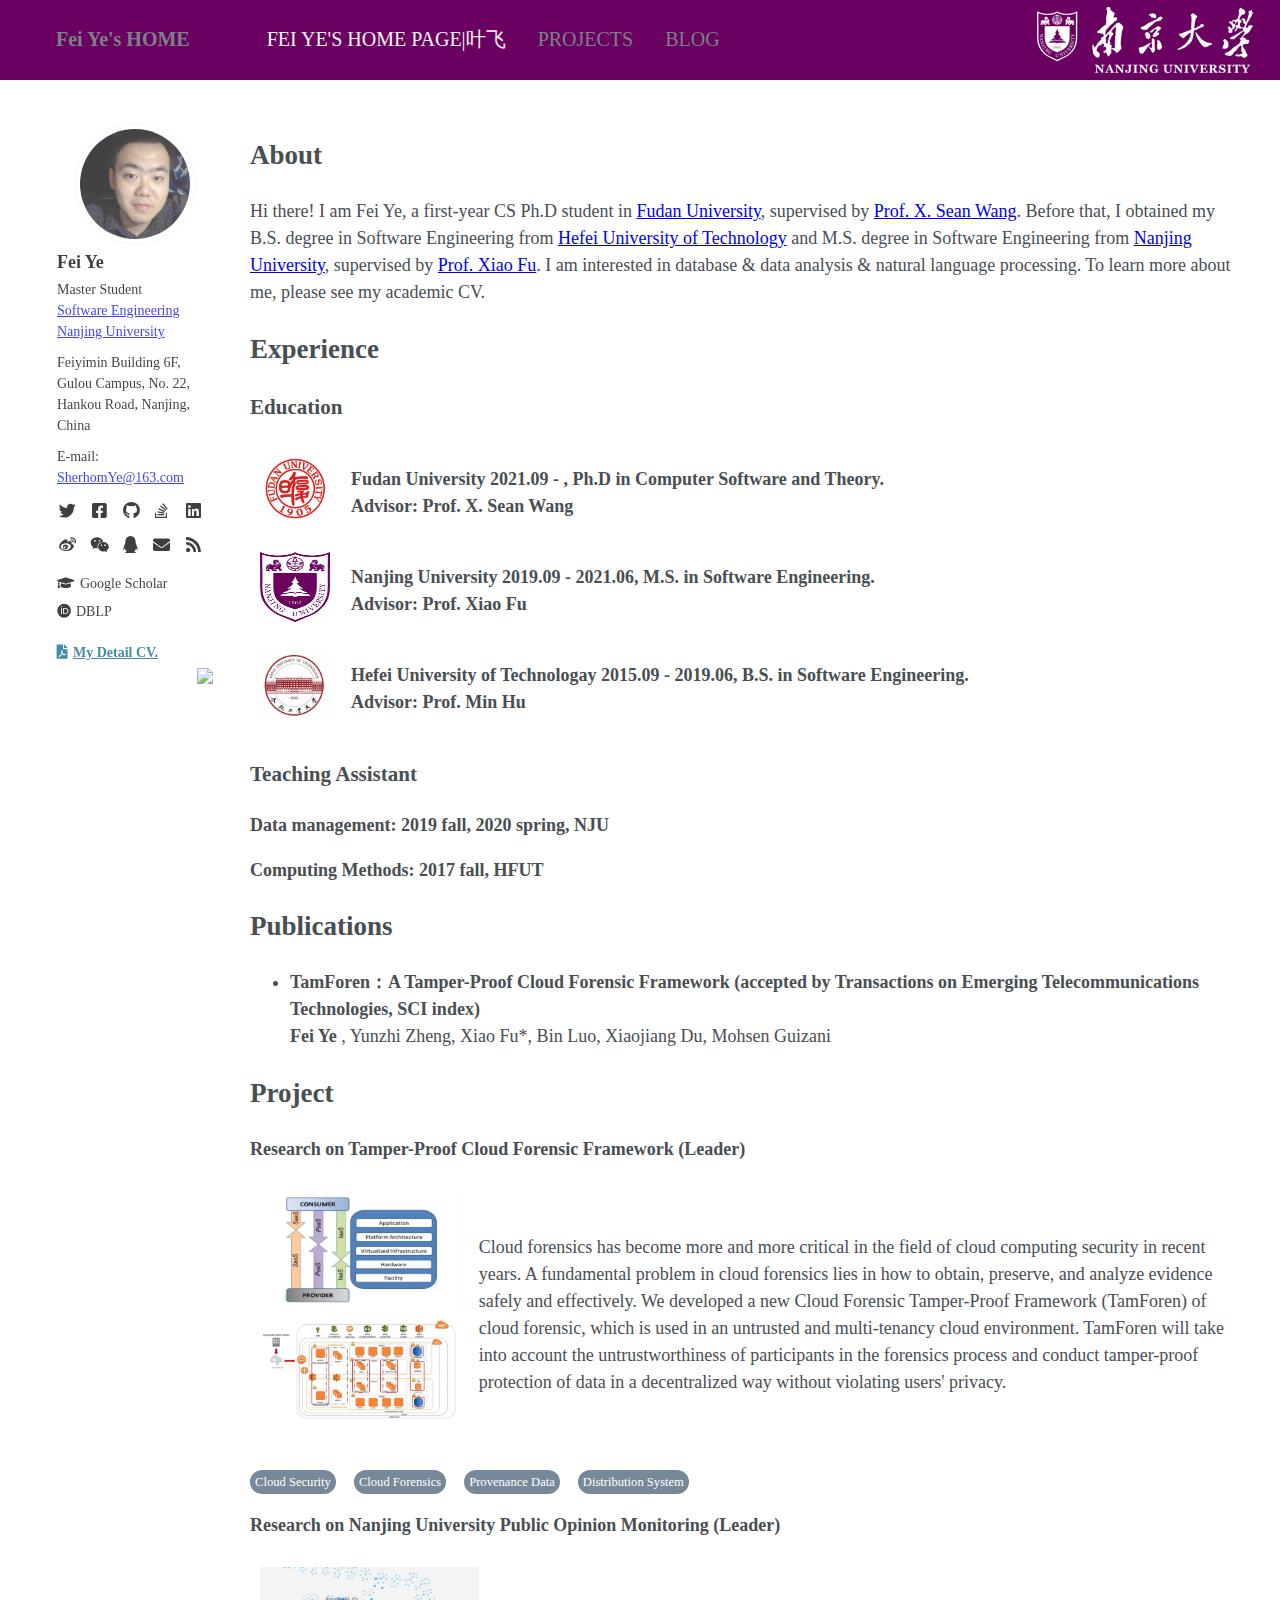
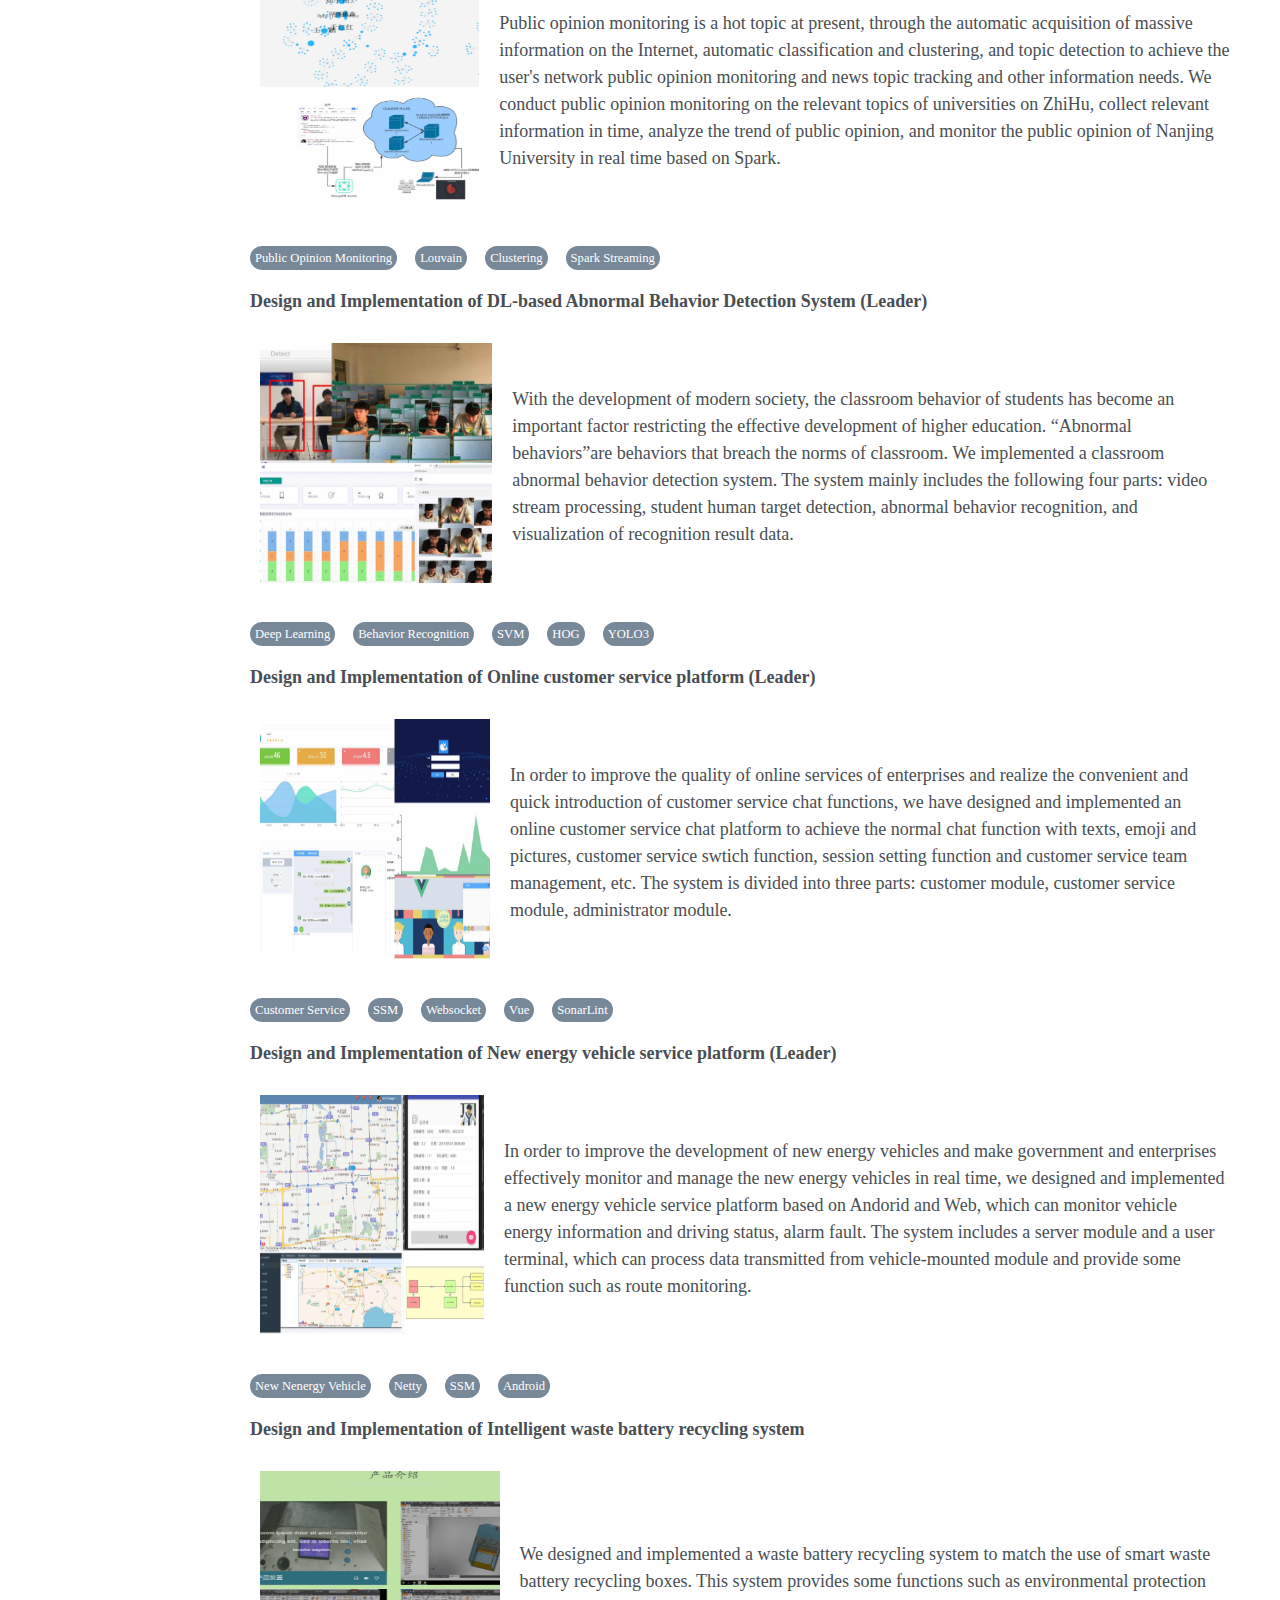
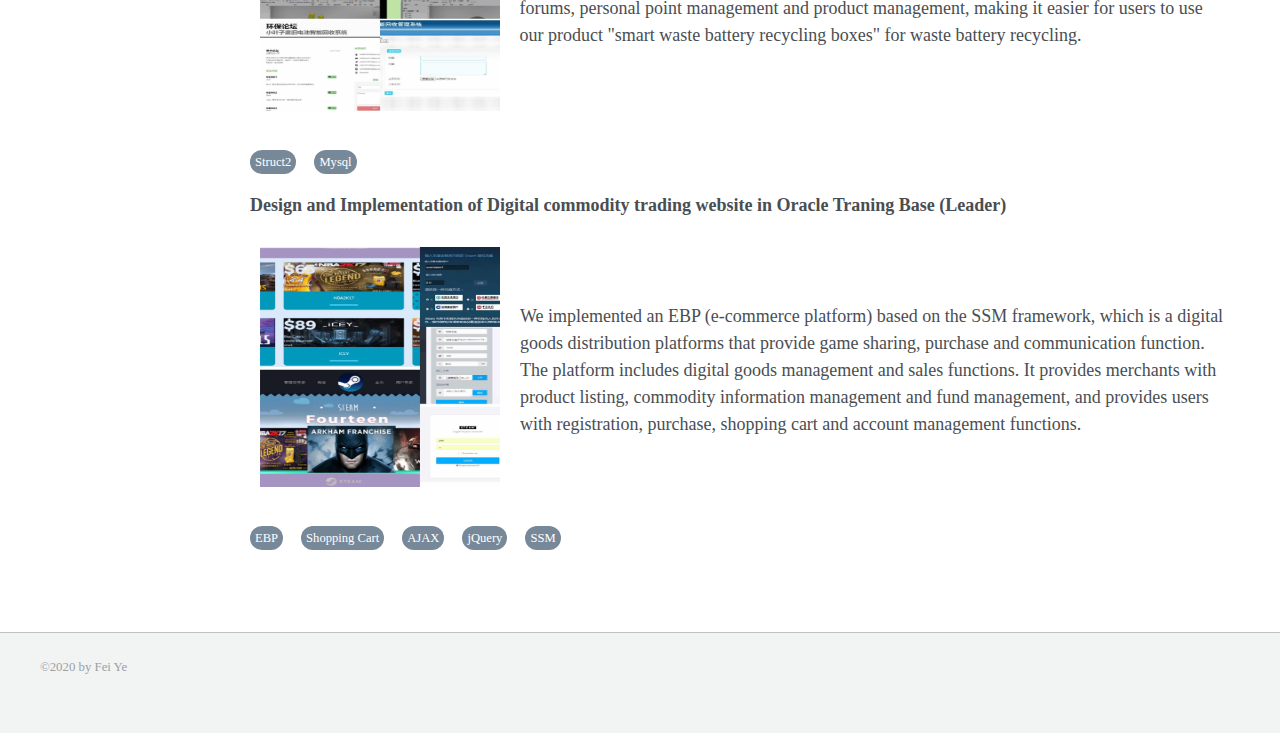
==== index.html @ 8462de70 "Site updated: 2021-06-30 01:06:12" ====
<!DOCTYPE html>
<html lang="en">

<head>
    <meta charset="UTF-8">
    <meta http-equiv="X-UA-Compatible" content="IE=edge">
    <meta name="viewport" content="width=device-width, initial-scale=1, maximum-scale=5">
    <title>Fei Ye</title>
    <meta name="author" content="Fei Ye">
    <link rel="shortcut icon" href="/img/favicon.png">
    <link rel="stylesheet" href="/css/index.css">
    <link rel="stylesheet" href="https://cdn.jsdelivr.net/npm/@fortawesome/fontawesome-free@5.13.0/css/all.min.css">
    <meta name="generator" content="Hexo 4.2.0">
    <style type="text/css">
        .style-span {
            border-radius: 20px;
            font-size: 70%;
            color: white;
            text-align: center;
            background-color: #778899;
            padding: 5px;
        }
    </style>
</head>

<body>
    <header id="page_header"
        style="background: url(/img/logo.png) #6A005F no-repeat; background-position: right center; ">
        <div class="header_wrap">
            <div id="blog_name"><a class="blog_title" id="site-name" href="/">Fei Ye's HOME</a></div><button
                class="menus_icon">
                <div class="navicon"></div>
            </button>
            <ul class="menus_items">
                <li class="menus_item"><a class="site-page" style="color: whitesmoke; font-family: 'Times New Roman', Times, serif;" href="/"> FEI YE'S HOME PAGE|叶飞</a></li>
                <li class="menus_item"><a class="site-page" href="/"> PROJECTS</a></li>
                <li class="menus_item"><a class="site-page" href="/"> BLOG</a></li>
            </ul>
        </div>
    </header>
    <main id="page_main">
        <div class="side-card sticky">
            <div class="card-wrap" itemscope itemtype="http://schema.org/Person">
                <div class="author-avatar"><img class="avatar-img" src="/img/selfpic3.jpg"
                        onerror="this.onerror=null;this.src='/img/profile.png'" alt="Fei Ye"></div>
                <div class="author-discrip">
                    <h3>Fei Ye</h3>
                    <table border="0" cellspacing="0" cellpadding="10">
                        <tr>
                        </tr>
                    </table>
                    <p class="author-bio">Master Student </br> <a href="https://software.nju.edu.cn/">Software
                            Engineering</a> </br><a href="https://www.nju.edu.cn/">Nanjing University</a> </p>
                    <p class="author-bio">Feiyimin Building 6F, Gulou Campus, No. 22, Hankou Road, Nanjing, China</p>
                    <p class="author-bio"> E-mail: <a href="mailto:sherhomye@163.com">SherhomYe@163.com</a></p>
                </div>
                <div class="author-links"><button class="btn m-social-links">Links</button>
                    <ul class="social-icons">
                        <li><a class="social-icon" href="/" target="_blank"><i class="fab fa-twitter"
                                    aria-hidden="true"></i></a></li>
                        <li><a class="social-icon" href="/" target="_blank"><i class="fab fa-facebook-square"
                                    aria-hidden="true"></i></a></li>
                        <li><a class="social-icon" href="https://github.com/Sherhom" target="_blank"><i class="fab fa-github"
                                    aria-hidden="true"></i></a></li>
                        <li><a class="social-icon" href="/" target="_blank"><i class="fab fa-stack-overflow"
                                    aria-hidden="true"></i></a></li>
                        <li><a class="social-icon" href="/" target="_blank"><i class="fab fa-linkedin"
                                    aria-hidden="true"></i></a></li>
                        <li><a class="social-icon" href="/" target="_blank"><i class="fab fa-weibo"
                                    aria-hidden="true"></i></a></li>
                        <li><a class="social-icon" href="/" title="yfws8277985" target="_blank"><i class="fab fa-weixin"
                                    aria-hidden="true"></i></a></li>
                        <li><a class="social-icon" href="/" title="846953477" target="_blank"><i class="fab fa-qq"
                                    aria-hidden="true"></i></a></li>
                        <li><a class="social-icon" href="/" target="_blank"><i class="fas fa-envelope"
                                    aria-hidden="true"></i></a></li>
                        <li><a class="social-icon" href="/" target="_blank"><i class="fas fa-rss"
                                    aria-hidden="true"></i></a></li>
                    </ul>
                    <ul class="social-links">
                        <li><a class="e-social-link" href="/" target="_blank"><i class="fas fa-graduation-cap"
                                    aria-hidden="true"></i><span>Google Scholar</span></a></li>
                        <li><a class="e-social-link" href="/" target="_blank"><i class="fab fa-orcid"
                                    aria-hidden="true"></i><span>DBLP</span></a></li>
                    </ul>
                </div><a class="cv-links" href="/attaches/cv_Fei Ye.pdf" target="_blank"><i class="fas fa-file-pdf"
                        aria-hidden="true"><span>My Detail CV.</span></i></a>
                <div style="min-width:10%; display: table;
                        padding-left: auto;
                        margin-left: auto;">
                    <a href="https://clustrmaps.com/site/1b7q1" title="Visit tracker"><img
                            src="//www.clustrmaps.com/map_v2.png?d=BQJvS9Tx4LEjZTq12c3eerJenTqokUYFfb1C-Emwo1E&cl=ffffff" /></a>
                </div>
            </div>
        </div>
        <div class="page" itemscope itemtype="http://schema.org/CreativeWork">



            <h2 id="hexo-theme-academia"><a href="#hexo-theme-academia" class="headerlink"
                    title="hexo-theme-academia"></a>About</h2>
            <p>
                Hi there! I am Fei Ye, a first-year CS Ph.D student in <a href="https://www.fdu.edu.cn/">Fudan University</a>, supervised by <a
                href="https://daslab.fudan.edu.cn/61/83/c26852a287107/page.htm">Prof. X. Sean Wang</a>. Before that, I obtained my B.S. degree
                in Software Engineering from <a href="http://www.hfut.edu.cn/">Hefei University of Technology</a> and M.S. degree in Software Engineering 
                from <a href="https://www.nju.edu.cn/">Nanjing University</a>, supervised by
                <a href="https://software.nju.edu.cn//fuxiao/index.html">Prof. Xiao Fu</a>.  
                I am interested in database & data analysis & natural language processing.
                To learn more about me, please see my academic CV.
            </p>


            <h2 id="Theme-Configurtion"><a href="#Theme-Configurtion" class="headerlink"
                title="Theme Configurtion"></a>Experience</h2>
            <h3>Education</h3>
            <table name="Master" border="0" cellspacing="0" cellpadding="10" style="display: table;">
                <tr>
                    <td style="text-align:right">
                        <img style="padding-right: 1px; " src="/img/fdu.png" width="70" height="70">
                    </td>
                    <td>
                        <b>
                            <a>Fudan University</a> 2021.09 - , Ph.D in Computer Software and Theory.
                        </b>
                        </br>
                        <b>
                            Advisor: Prof. X. Sean Wang
                        </b>
                    </td>
                </tr>
            </table>
            <table name="Master" border="0" cellspacing="0" cellpadding="10" style="display: table;">
                <tr>
                    <td style="text-align:right">
                        <img style="padding-right: 1px; " src="/img/nju.jpg" width="70" height="70">
                    </td>
                    <td>
                        <b>
                            <a>Nanjing University</a> 2019.09 - 2021.06, M.S. in Software Engineering.
                        </b>
                        </br>
                        <b>
                            Advisor: Prof. Xiao Fu
                        </b>
                    </td>
                </tr>
            </table>
            <table name="BE" border="0" cellspacing="0" cellpadding="10" style="display: table;">
                <tr>
                    <td style="text-align:right">
                        <img style="padding-right: 1px; " src="/img/hfut.jpg" width="70" height="70">
                    </td>
                    <td>
                        <b>
                            <a>Hefei University of Technologay</a> 2015.09 - 2019.06, B.S. in Software Engineering.
                        </b>
                        </br>
                        <b>
                            Advisor: Prof. Min Hu
                        </b>
                    </td>

                </tr>
            </table>
            <h3>Teaching Assistant</h3>
            <p>
                <b>Data management: 2019 fall, 2020 spring, NJU</b>
            </p>
            <p>
                <b>Computing Methods: 2017 fall, HFUT</b>
            </p>


            <h2 id="hexo-theme-academia"><a href="#hexo-theme-academia" class="headerlink"
                    title="hexo-theme-academia"></a>Publications</h2>
            <ul>
                <li><strong>TamForen：A Tamper-Proof Cloud Forensic Framework (accepted by Transactions on Emerging Telecommunications Technologies, SCI index)</strong></li>
                <b>Fei Ye </b>, Yunzhi Zheng, Xiao Fu*, Bin Luo, Xiaojiang Du, Mohsen Guizani
            </ul>


            <h2 id="Introduction"><a href="#Introduction" class="headerlink" title="Introduction"></a>Project</h2>
            <p><strong>Research on Tamper-Proof Cloud Forensic Framework (Leader)</strong></p>
            <table name="project1" border="0" cellspacing="0" cellpadding="10">
                <tr>
                    <td align="center" valign="middle">
                        <img src="/img/project1.jpg" width="1300" height="240" alt="TamForen">
                    </td>
                    <td>
                        Cloud forensics has become more and more critical in the field of cloud computing security in
                        recent years.
                        A fundamental problem in cloud forensics lies in how to obtain, preserve, and analyze evidence
                        safely and effectively.
                        We developed a new Cloud Forensic Tamper-Proof Framework (TamForen) of cloud forensic, which is
                        used in an untrusted and multi-tenancy cloud environment.
                        TamForen will take into account the untrustworthiness of participants in the forensics process
                        and conduct tamper-proof protection of data in a decentralized way without violating users'
                        privacy.
                    </td>
                </tr>
            </table>
            <p> <span class="style-span">Cloud Security</span> &nbsp;&nbsp; <span class="style-span">Cloud
                    Forensics</span> &nbsp;&nbsp; <span class="style-span">Provenance
                    Data</span> &nbsp;&nbsp; <span class="style-span">Distribution System</span>
            </p>

            <p><strong>Research on Nanjing University Public Opinion Monitoring (Leader)</strong></p>
            <table name="project2" border="0" cellspacing="0" cellpadding="10">
                <tr>
                    <td align="center" valign="middle">
                        <img src="/img/project2.jpg" width="1300" height="240" alt="Zhi hu">
                    </td>
                    <td>
                        Public opinion monitoring is a hot topic at present,
                        through the automatic acquisition of massive information on the Internet,
                        automatic classification and clustering,
                        and topic detection to achieve the user's network public opinion monitoring and news topic
                        tracking and other information needs.
                        We conduct public opinion monitoring on the relevant topics of universities on ZhiHu,
                        collect relevant information in time, analyze the trend of public opinion,
                        and monitor the public opinion of Nanjing University in real time based on Spark.
                    </td>
                </tr>
            </table>
            <p>
                <span class="style-span">Public Opinion Monitoring</span> &nbsp;&nbsp;
                <span class="style-span">Louvain</span> &nbsp;&nbsp;
                <span class="style-span">Clustering</span> &nbsp;&nbsp;
                <span class="style-span">Spark Streaming</span>
            </p>
            <p><strong>Design and Implementation of DL-based Abnormal Behavior Detection System (Leader)</strong></p>
            <table name="project3" border="0" cellspacing="0" cellpadding="10">
                <tr>
                    <td align="center" valign="middle">
                        <img src="/img/project3.jpg" width="1300" height="240" alt="Abnormal behavior">
                    </td>
                    <td>
                        With the development of modern society, the classroom behavior of
                        students has become an important factor restricting the effective development of higher
                        education.
                        “Abnormal behaviors”are behaviors that breach the norms of classroom. We implemented a classroom
                        abnormal behavior detection system.
                        The system mainly includes the following four parts: video stream processing, student human
                        target detection, abnormal behavior recognition, and visualization of recognition result data.
                    </td>
                </tr>
            </table>
            <p>
                <span class="style-span">Deep Learning</span> &nbsp;&nbsp;
                <span class="style-span">Behavior Recognition</span> &nbsp;&nbsp;
                <span class="style-span">SVM</span> &nbsp;&nbsp;
                <span class="style-span">HOG</span> &nbsp;&nbsp;
                <span class="style-span">YOLO3</span>
            </p>
            <p><strong>Design and Implementation of Online customer service platform (Leader)</strong></p>
            <table name="project4" border="0" cellspacing="0" cellpadding="10">
                <tr>
                    <td align="center" valign="middle">
                        <img src="/img/project4.jpg" width="1300" height="240" alt="Customer service">
                    </td>
                    <td>
                        In order to improve the quality of online services of enterprises and realize the convenient and
                        quick introduction of customer service chat functions,
                        we have designed and implemented an online customer service chat platform to achieve the normal
                        chat function with texts,
                        emoji and pictures,
                        customer service swtich function, session setting function and
                        customer service team management, etc.
                        The system is divided into three parts: customer module, customer service module, administrator
                        module.
                    </td>
                </tr>
            </table>
            <p>
                <span class="style-span">Customer Service</span> &nbsp;&nbsp;
                <span class="style-span">SSM</span> &nbsp;&nbsp;
                <span class="style-span">Websocket</span> &nbsp;&nbsp;
                <span class="style-span">Vue</span> &nbsp;&nbsp;
                <span class="style-span">SonarLint</span>
            </p>
            <p><strong>Design and Implementation of New energy vehicle service platform (Leader)</strong></p>
            <table name="project5" border="0" cellspacing="0" cellpadding="10">
                <tr>
                    <td align="center" valign="middle">
                        <img src="/img/project5.jpg" width="1300" height="240" alt="New energy vehicle">
                    </td>
                    <td>
                        In order to improve the development of new energy vehicles and
                        make government and enterprises effectively monitor and manage the new energy vehicles in real
                        time,
                        we designed and implemented a new energy vehicle service platform based on Andorid and Web,
                        which can monitor vehicle energy information and driving status, alarm fault.
                        The system includes a server module and a user terminal, which can process data transmitted from
                        vehicle-mounted module
                        and provide some function such as route monitoring.
                    </td>
                </tr>
            </table>
            <p>
                <span class="style-span">New Nenergy Vehicle</span> &nbsp;&nbsp;
                <span class="style-span">Netty</span> &nbsp;&nbsp;
                <span class="style-span">SSM</span> &nbsp;&nbsp;
                <span class="style-span">Android</span>
            </p>
            <p><strong>Design and Implementation of Intelligent waste battery recycling system</strong></p>
            <table name="project6" border="0" cellspacing="0" cellpadding="10">
                <tr>
                    <td align="center" valign="middle">
                        <img src="/img/project6.jpg" width="1000" height="240" alt="waste battery">
                    </td>
                    <td>
                        We designed and implemented a waste battery recycling system to
                        match the use of smart waste battery recycling boxes.
                        This system provides some functions such as environmental protection forums,
                        personal point management and product management,
                        making it easier for users to use our product "smart waste battery recycling boxes" for waste
                        battery recycling.
                    </td>
                </tr>
            </table>
            <p>
                <span class="style-span">Struct2</span> &nbsp;&nbsp;
                <span class="style-span">Mysql</span>
            </p>
            <p><strong>Design and Implementation of Digital commodity trading website in Oracle Traning Base
                    (Leader)</strong></p>
            <table name="project7" border="0" cellspacing="0" cellpadding="10">
                <tr>
                    <td align="center" valign="middle">
                        <img src="/img/project7.jpg" width="1300" height="240" alt="EBP">
                    </td>
                    <td>
                        We implemented an EBP (e-commerce platform) based on the SSM framework, which is a digital goods
                        distribution platforms that provide game sharing,
                        purchase and communication function.
                        The platform includes digital goods management and sales functions.
                        It provides merchants with product listing, commodity information management and fund
                        management,
                        and provides users with registration, purchase, shopping cart and account management functions.
                    </td>
                </tr>
            </table>
            <p>
                <span class="style-span">EBP</span> &nbsp;&nbsp;
                <span class="style-span">Shopping Cart</span> &nbsp;&nbsp;
                <span class="style-span">AJAX</span> &nbsp;&nbsp;
                <span class="style-span">jQuery</span> &nbsp;&nbsp;
                <span class="style-span">SSM</span>
            </p>











        </div>
    </main>
    <div class="nav-wrap">
        <div class="nav"><button class="site-nav">
                <div class="navicon"></div>
            </button>
            <ul class="nav_items">
                <li class="nav_item"><a class="nav-page" href="/"> FEI YE'S HOME PAGE</a></li>
                <li class="nav_item"><a class="nav-page" href="/"> PROJECTS</a></li>
                <li class="nav_item"><a class="nav-page" href="/"> BLOG</a></li>
            </ul>
        </div>
        <div class="cd-top"><i class="fa fa-arrow-up" aria-hidden="true"></i></div>
    </div>
    <footer id="page_footer">
        <div class="footer_wrap">
            <div class="copyright">&copy;2020 by Fei Ye</div>
            <div class="theme-info"><a href="" target="_blank" rel="nofollow noopener"></a>  <a href="" target="_blank"
                    rel="nofollow noopener"></a></div>
        </div>
    </footer>
    <script src="https://cdn.jsdelivr.net/npm/jquery@latest/dist/jquery.min.js"></script>
    <script src="https://cdn.jsdelivr.net/npm/jquery-pjax@latest/jquery.pjax.min.js"></script>
    <script src="/js/main.js"></script>
</body>

</html>
---- css/index.css ----
.page pre,
.page .highlight {
  overflow: auto;
  margin: 0 0 1rem;
  padding: 0;
  background: #f8f8f8;
  color: #525252;
  font-size: 1.6rem;
  clear: both;
}
figure.highlight {
  position: relative;
}
.page .highlight code {
  padding: 0.2rem 0.3rem;
  word-wrap: break-word;
  font-size: 1.6rem !important;
}
.page pre {
  padding: 10px 20px;
}
.page pre code {
  padding: 0;
  background: none;
  color: #525252;
  text-shadow: none;
}
.page .highlight {
  position: relative;
  border-radius: 1px;
}
.page .highlight pre {
  margin: 0;
  padding: 8px 0;
  border: none;
}
.page .highlight .line::selection {
  background: rgba(128,203,196,0.251);
  color: #525252;
}
.page .highlight .line.marked {
  background-color: rgba(128,203,196,0.251);
}
.page .highlight table {
  position: relative;
  margin: 0;
  width: auto;
  border: none;
}
.page .highlight td {
  padding: 0;
  border: none;
}
.page .highlight .gutter pre {
  padding-right: 0.8rem;
  padding-left: 0.7rem;
  background-color: #f8f8f8;
  color: #cfd8dc;
  text-align: right;
}
.page .highlight .code pre {
  padding-right: 0.5rem;
  padding-left: 0.5rem;
  width: 100%;
  background-color: #f8f8f8;
}
.page .highlight .line {
  height: 1rem;
}
.page .gutter {
  user-select: none;
  -webkit-user-select: none;
  -moz-user-select: none;
  -ms-user-select: none;
}
.page .gist table {
  width: auto;
}
.page .gist table td {
  border: none;
}
.page pre .deletion {
  background: #fdd;
}
.page pre .addition {
  background: #dfd;
}
.page pre .meta {
  color: #7c4dff;
}
.page pre .comment {
  color: rgba(144,164,174,0.565);
}
.page pre .comment::selection {
  background: rgba(128,203,196,0.251);
  color: #525252;
}
.page pre .variable,
.page pre .attribute,
.page pre .regexp,
.page pre .ruby .constant,
.page pre .xml .tag .title,
.page pre .xml .pi,
.page pre .xml .doctype,
.page pre .html .doctype,
.page pre .css .id,
.page pre .tag .name,
.page pre .css .class,
.page pre .css .pseudo {
  color: #e53935;
}
.page pre .variable::selection,
.page pre .attribute::selection,
.page pre .regexp::selection,
.page pre .ruby .constant::selection,
.page pre .xml .tag .title::selection,
.page pre .xml .pi::selection,
.page pre .xml .doctype::selection,
.page pre .html .doctype::selection,
.page pre .css .id::selection,
.page pre .tag .name::selection,
.page pre .css .class::selection,
.page pre .css .pseudo::selection {
  background: rgba(128,203,196,0.251);
  color: #525252;
}
.page pre .tag {
  color: #c62641;
}
.page pre .tag::selection {
  background: rgba(128,203,196,0.251);
  color: #525252;
}
.page pre .number,
.page pre .preprocessor,
.page pre .literal,
.page pre .params,
.page pre .constant,
.page pre .command {
  color: #f76d47;
}
.page pre .number::selection,
.page pre .preprocessor::selection,
.page pre .literal::selection,
.page pre .params::selection,
.page pre .constant::selection,
.page pre .command::selection {
  background: rgba(128,203,196,0.251);
  color: #525252;
}
.page pre .built_in {
  color: #ffb62c;
}
.page pre .built_in::selection {
  background: rgba(128,203,196,0.251);
  color: #525252;
}
.page pre .ruby .class .title,
.page pre .css .rules .attribute,
.page pre .string,
.page pre .value,
.page pre .inheritance,
.page pre .header,
.page pre .ruby .symbol,
.page pre .xml .cdata,
.page pre .special,
.page pre .number,
.page pre .formula {
  color: #0086b3;
}
.page pre .ruby .class .title::selection,
.page pre .css .rules .attribute::selection,
.page pre .string::selection,
.page pre .value::selection,
.page pre .inheritance::selection,
.page pre .header::selection,
.page pre .ruby .symbol::selection,
.page pre .xml .cdata::selection,
.page pre .special::selection,
.page pre .number::selection,
.page pre .formula::selection {
  background: rgba(128,203,196,0.251);
  color: #525252;
}
.page pre .keyword,
.page pre .title,
.page pre .css .hexcolor {
  color: #c62641;
}
.page pre .keyword::selection,
.page pre .title::selection,
.page pre .css .hexcolor::selection {
  background: rgba(128,203,196,0.251);
  color: #525252;
}
.page pre .function,
.page pre .python .decorator,
.page pre .python .title,
.page pre .ruby .function .title,
.page pre .ruby .title .keyword,
.page pre .perl .sub,
.page pre .javascript .title,
.page pre .coffeescript .title {
  color: #6182b8;
}
.page pre .function::selection,
.page pre .python .decorator::selection,
.page pre .python .title::selection,
.page pre .ruby .function .title::selection,
.page pre .ruby .title .keyword::selection,
.page pre .perl .sub::selection,
.page pre .javascript .title::selection,
.page pre .coffeescript .title::selection {
  background: rgba(128,203,196,0.251);
  color: #525252;
}
.page pre .tag .attr,
.page pre .javascript .function {
  color: #7c4dff;
}
.page pre .tag .attr::selection,
.page pre .javascript .function::selection {
  background: rgba(128,203,196,0.251);
  color: #525252;
}
* {
  -webkit-text-size-adjust: none;
}
html {
  height: 100%;
  margin: 0;
  font-size: 62.5%;
  -webkit-font-smoothing: antialiased;
  box-sizing: border-box;
}
body {
  height: 100%;
  margin: 0;
  padding: 0;
  color: #494e52;
  font-size: 1.8em;
  line-height: 1.5;
  font-family: "Times New Roman", FangSong, STFangsong, sans-serif;
  scroll-behavior: smooth;
}
a,
span,
.btn {
  font-family: "Times New Roman", FangSong, STFangsong, sans-serif;
}
img {
  max-width: 100%;
}
blockquote {
  position: relative;
  color: #999;
  font-weight: 400;
  background-color: #f7f7f7;
  border-left: 5px solid #777;
  padding: 1rem 1rem 1rem 1.5rem;
  margin: 1rem 3rem 1rem 2rem;
}
blockquote p {
  margin: 0;
}
#page_header {
  position: relative;
  border-bottom: 1px solid #f2f3f3;
  -webkit-animation: intro 0.3s both;
  animation: intro 0.3s both;
  -webkit-animation-delay: 0.15s;
  animation-delay: 0.15s;
  z-index: 20;
}
.header_wrap {
  max-width: 1200px;
  margin-left: auto;
  margin-right: auto;
  clear: both;
  padding: 1.6rem 2rem 1rem;
  font-size: 2rem;
}
#blog_name {
  display: inline-block;
  width: auto;
  vertical-align: top;
}
#blog_name a {
  display: block;
  margin: 0 1.6rem;
  padding: 0.8rem 0;
  color: #7a8288;
  font-weight: 600;
  text-decoration: none;
  -webkit-transition: all 0.2s ease-in-out;
  transition: all 0.2s ease-in-out;
}
#blog_name a:hover {
  color: #000;
}
@media (max-width: 34em) {
  .menus-open .menus_items {
    visibility: visible;
    opacity: 1;
    pointer-events: auto;
  }
  .menus_items {
    visibility: hidden;
    opacity: 0;
    position: absolute;
    right: 10px;
    margin: 0;
    box-shadow: rgba(0,0,0,0.25) 0px 0px 10px;
    padding: 5px;
    border-width: 1px;
    border-style: solid;
    border-color: #f2f3f3;
    border-image: initial;
    border-radius: 4px;
    background: #fff;
    list-style: none;
    transition: all ease-in-out 0.2s;
    pointer-events: none;
  }
  .menus_items::before {
    display: block;
    content: "";
    position: absolute;
    top: -10px;
    left: calc(50% + 15px);
    width: 0px;
    z-index: 0;
    border-style: solid;
    border-width: 0px 10px 10px;
    border-color: #fff transparent;
  }
  .menus_items li {
    display: block;
    border-bottom: 1px solid #f2f3f3;
  }
  .menus_items li a {
    display: block;
    color: #7a8288;
    font-size: 1.6rem;
    margin: 0px;
    padding: 8px 15px;
    text-decoration: none;
    transition: all 0.2s ease-in-out 0s;
  }
}
.menus_icon {
  display: inline-block;
  position: absolute;
  right: 30px;
  top: 22px;
  height: 30px;
  width: 30px;
  background-color: #7a8288;
  color: #fff;
  cursor: pointer;
  padding: 0px 0.3rem;
  border-width: 0px;
  outline: none;
}
.menus-open .navicon {
  background: transparent;
}
.menus-open .navicon::before {
  transform-origin: 50% 50%;
  top: 0px;
  left: -3px;
  width: 25px;
  transform: rotate3d(0, 0, 1, 45deg);
}
.menus-open .navicon::after {
  transform-origin: 50% 50%;
  top: 0px;
  left: -3px;
  width: 25px;
  transform: rotate3d(0, 0, 1, -45deg);
}
@media (min-width: 34em) {
  .menus_items {
    display: inline-block;
    list-style-type: none;
    margin: 0;
    clear: both;
  }
  .menus_items li {
    display: table-cell;
    vertical-align: middle;
  }
  .menus_items li a {
    position: relative;
    display: block;
    margin: 0 1.6rem;
    padding: 0.8rem 0;
    color: #7a8288;
    text-decoration: none;
  }
  .menus_items li a::before {
    content: "";
    position: absolute;
    left: 0;
    bottom: 0;
    height: 4px;
    background: #bdc1c4;
    width: 100%;
    -webkit-transition: all 0.2s ease-in-out;
    transition: all 0.2s ease-in-out;
    -webkit-transform: scaleX(0);
    -ms-transform: scaleX(0);
    transform: scaleX(0);
  }
  .menus_items li a:hover {
    color: #5c6266;
  }
  .menus_items li a:hover::before {
    -webkit-transform: scaleX(1);
    -ms-transform: scaleX(1);
    transform: scaleX(1);
  }
  .menus_icon {
    display: none;
  }
}
#page_main {
  min-height: 72%;
  margin-left: auto;
  margin-right: auto;
  clear: both;
  margin-top: 3.2rem;
  margin-bottom: 6.4rem;
  padding-left: 1.6rem;
  padding-right: 1.6rem;
  animation: intro 0.3s both;
  animation-delay: 0.35s;
}
#page_main::after {
  clear: both;
  content: "";
  display: table;
}
.page-title {
  font-size: 3rem;
  padding: 0 1.2rem;
}
.page article {
  padding-left: 1.2rem;
  padding-right: 1.2rem;
}
.page article h1 {
  font-size: 3rem;
}
.page article h2 {
  font-size: 2.8rem;
}
.page article h3 {
  font-size: 2.6rem;
}
.page article p,
.page article li {
  font-size: 1.8rem;
}
.page article a {
  color: #494e52;
  -webkit-transition: all 0.2s ease-in-out;
  transition: all 0.2s ease-in-out;
}
.page article a:hover {
  color: #c62641;
}
.page article .highlight {
  overflow: auto;
  margin: 0 0 1rem;
  padding: 0;
  background: #f8f8f8;
  color: #525252;
  line-height: 20px;
}
.page article .gutter pre {
  padding-right: 0.8rem;
  padding-left: 0.7rem;
  background-color: #f8f8f8;
  color: #cfd8dc;
  text-align: right;
}
.page article code {
  font-family: "Times New Roman", FangSong, STFangsong, sans-serif;
  padding: 0.2rem 0.3rem;
  background: rgba(27,31,35,0.05);
  word-wrap: break-word;
}
@media screen and (min-width: 66.67em) {
  #page_main {
    max-width: 1200px;
  }
}
@media (min-width: 34em) {
  .page {
    width: 82.5%;
    float: right;
    margin-right: 0;
  }
  .page .page-title {
    padding: 0 3.6rem;
  }
  .page article {
    padding: 0 3.6rem 3.6rem;
  }
}
.side-card {
  clear: both;
  margin-bottom: 1.6rem;
  -webkit-transform: translate3d(0, 0, 0);
  transform: translate3d(0, 0, 0);
}
.side-card .card-wrap {
  padding-left: 10px;
}
.side-card img {
  width: 100%;
}
.side-card p,
.side-card li {
  font-size: 1.4rem;
  line-height: 1.5;
}
.author-avatar {
  display: table-cell;
  vertical-align: top;
  width: 40px;
  height: 40px;
}
.author-avatar img {
  width: 100%;
  max-width: 110px;
  border-radius: 50%;
}
.author-discrip {
  display: table-cell;
  vertical-align: top;
  padding-left: 15px;
  padding-right: 15px;
  line-height: 1;
}
.author-discrip h3 {
  margin: 0px;
  font-size: 1.8rem;
}
.author-discrip .author-bio {
  font-size: 1.2rem;
  margin: 0.3rem 0;
}
.author-links {
  display: table-cell;
  position: relative;
  vertical-align: top;
  z-index: 10;
  cursor: pointer;
}
.author-links li {
  white-space: nowrap;
  margin-bottom: 0.5em;
}
.author-links a {
  margin-bottom: 5px;
  padding-right: 5px;
  padding-top: 2px;
  padding-bottom: 2px;
  color: inherit;
  font-size: 1.4rem;
  text-decoration: none;
}
.author-links button {
  margin-bottom: 0px;
}
.btn {
  display: inline-block;
  margin-bottom: 0.25em;
  font-size: 0.75em;
  font-weight: bold;
  text-align: center;
  background-color: #7a8288;
  cursor: pointer;
  color: #fff !important;
  padding: 0.6em 1em;
  text-decoration: none;
  border-radius: 4px;
  border-width: 0px !important;
  border-style: initial !important;
  border-color: initial !important;
  border-image: initial !important;
}
.btn:hover {
  background-color: #333;
}
.m-social-links {
  background-color: #fff;
  color: #7a8288 !important;
  border-width: 1px !important;
  border-style: solid !important;
  border-color: #bdc1c4 !important;
  border-image: initial !important;
}
.m-social-links:hover {
  color: #fff !important;
}
.social-icons {
  visibility: hidden;
  opacity: 0;
  position: absolute;
  right: 0;
  width: 115px;
  margin-top: 15px;
  padding-top: 8px;
  padding-left: 10px;
  list-style-type: none;
  border: 1px solid #f2f3f3;
  border-radius: 4px;
  background: #fff;
  z-index: -1;
  box-shadow: 0 0 10px rgba(0,0,0,0.25);
  cursor: default;
  transition: all ease-in-out 0.2s;
}
.social-icons::before {
  display: block;
  content: "";
  position: absolute;
  top: -10px;
  left: calc(50% + 15px);
  width: 0px;
  z-index: 0;
  border-style: solid;
  border-width: 0px 10px 10px;
  border-color: #fff transparent;
  transition: all 0.2s ease-in-out;
}
.social-icons a {
  font-size: 1.7rem;
}
.social-icons li {
  display: inline-block;
}
.social-icons .fa,
.social-icons .fas,
.social-icons .fab {
  display: inline-block;
  font-size: inherit;
  text-rendering: auto;
  -webkit-font-smoothing: antialiased;
  -moz-osx-font-smoothing: grayscale;
  color: #000;
  width: 1.28571em;
  text-align: center;
  -webkit-transition: all 0.2s ease-in-out;
  transition: all 0.2s ease-in-out;
}
.social-icons .fa:hover,
.social-icons .fas:hover,
.social-icons .fab:hover {
  color: #c62641;
}
.is-open .social-icons {
  visibility: visible;
  opacity: 1;
}
.social-links {
  display: none;
  list-style-type: none;
  cursor: default;
  -webkit-transition: all 0.2s ease-in-out;
  transition: all 0.2s ease-in-out;
}
.social-links .e-social-link {
  color: #000;
}
.social-links .e-social-link .fa,
.social-links .e-social-link .fas,
.social-links .e-social-link .fab {
  padding-right: 0.5rem;
}
.social-links .e-social-link:hover span {
  text-decoration: underline;
}
.cv-links {
  color: #096494 !important;
  display: inline-block;
  position: relative;
  font-size: 1.4rem;
  margin-left: 5.5rem;
}
.cv-links i {
  text-decoration: underline;
}
.cv-links i::before {
  margin-right: 0.5rem;
}
@media (min-width: 66.67em) {
  .side-card {
    padding-right: 0;
  }
}
@media (min-width: 34em) {
  .side-card {
    width: 15.25424%;
    min-width: 165px;
    float: left;
    margin-right: 1.69492%;
    opacity: 0.75;
    -webkit-transition: opacity 0.2s ease-in-out;
    transition: opacity 0.2s ease-in-out;
  }
  .side-card .card-wrap {
    padding: 10px 10px 10px 17px;
  }
  .sticky {
    clear: both;
    position: -webkit-sticky;
    position: sticky;
    top: 2em;
  }
  .sticky>* {
    display: block;
  }
  .author-avatar {
    display: block;
    width: auto;
    height: auto;
    text-align: center;
  }
  .author-avatar img {
    padding: 5px;
    border: 1px solid #f2f3f3;
  }
  .author-discrip {
    display: block;
    width: 100%;
    padding-left: 0;
    padding-right: 0;
    color: #000;
  }
  .author-discrip .author-bio {
    font-size: 1.4rem;
    margin-top: 8px;
    margin-bottom: 10px;
  }
  .author-links {
    display: block;
  }
  .social-icons {
    display: block;
    visibility: visible;
    opacity: 1;
    position: relative;
    width: auto;
    margin: 0;
    padding: 0;
    border: 0;
    background: transparent;
    box-shadow: none;
  }
  .social-icons::before {
    content: none;
  }
  .m-social-links {
    display: none;
  }
  .social-links {
    display: block;
    margin-top: 0.8rem;
    margin-bottom: 1.6rem;
    padding: 0;
  }
  .cv-links {
    margin: 0;
  }
}
#page_footer {
  clear: both;
  height: 100px;
  width: 100%;
  float: left;
  margin-left: 0;
  margin-right: 0;
  color: #9ba1a6;
  -webkit-animation: intro 0.3s both;
  animation: intro 0.3s both;
  -webkit-animation-delay: 0.45s;
  animation-delay: 0.45s;
  background-color: #f2f3f3;
  border-top: 1px solid #bdc1c4;
}
#page_footer a {
  color: #9ba1a6;
  -webkit-transition: all 0.2s ease-in-out;
  transition: all 0.2s ease-in-out;
}
#page_footer a:hover {
  color: #000;
}
.footer_wrap {
  max-width: 600px;
  margin-left: auto;
  margin-right: auto;
  clear: both;
  margin-top: 2em;
  padding-left: 2.5em;
  font-size: 1.28rem;
}
@media (min-width: 66.67em) {
  .footer_wrap {
    max-width: 1200px;
  }
}
@media (min-width: 34em) {
  .footer_wrap {
    padding: 0 1em 2em;
  }
}
.nav-wrap {
  position: fixed;
  bottom: 220px;
  right: 0;
  max-width: 50px;
  visibility: hidden;
  opacity: 0;
  transition: all 0.3s;
  -webkit-transition: all 0.3s;
  -moz-transition: all 0.3s;
}
.nav-wrap.is-visible {
  visibility: visible;
  opacity: 1;
  pointer-events: auto;
}
.nav {
  height: 30px;
  width: 30px;
}
.site-nav {
  position: absolute;
  height: 30px;
  width: 30px;
  background-color: #7a8288;
  color: #fff;
  cursor: pointer;
  padding: 0px 0.3rem;
  border-width: 0px;
  border-style: initial;
  border-color: initial;
  border-image: initial;
  outline: none;
}
.navicon {
  position: relative;
  width: 18px;
  height: 3px;
  background: #fff;
  margin: auto;
  transition: all 0.3s ease 0s;
}
.navicon::before {
  content: "";
  position: absolute;
  top: -8px;
  left: 0px;
  width: 18px;
  height: 3px;
  background: #fff;
  transition: all 0.3s ease 0s;
}
.navicon::after {
  content: "";
  position: absolute;
  bottom: -8px;
  left: 0px;
  width: 18px;
  height: 3px;
  background: #fff;
  transition: all 0.3s ease 0s;
}
.nav-open .navicon {
  background: transparent;
}
.nav-open .navicon::before {
  transform-origin: 50% 50%;
  top: 0px;
  left: -3px;
  width: 25px;
  transform: rotate3d(0, 0, 1, 45deg);
}
.nav-open .navicon::after {
  transform-origin: 50% 50%;
  top: 0px;
  left: -3px;
  width: 25px;
  transform: rotate3d(0, 0, 1, -45deg);
}
.nav_items {
  visibility: hidden;
  opacity: 0;
  position: absolute;
  right: 45px;
  top: -20px;
  margin: 0;
  box-shadow: rgba(0,0,0,0.25) 0px 0px 10px;
  padding: 5px;
  border-width: 1px;
  border-style: solid;
  border-color: #f2f3f3;
  border-image: initial;
  border-radius: 4px;
  background: #fff;
  list-style: none;
  transition: all ease-in-out 0.2s;
}
.nav_items li {
  display: block;
  border-bottom: 1px solid #f2f3f3;
}
.nav_items li a {
  display: block;
  color: #7a8288;
  font-size: 1.6rem;
  margin: 0px;
  padding: 10px 20px;
  text-decoration: none;
  transition: all 0.2s ease-in-out 0s;
}
.nav_items li a:hover {
  color: #5c6266;
  background: #dee0e1;
}
.nav_items::before {
  content: "";
  position: absolute;
  top: 20px;
  right: -10px;
  width: 0px;
  display: block;
  z-index: 0;
  border-style: solid;
  border-width: 10px 0px 10px 10px;
  border-color: transparent transparent transparent #fff;
}
.nav_items::after {
  clear: both;
  content: "";
  display: table;
}
.nav-open .nav_items {
  visibility: visible;
  opacity: 1;
}
.cd-top {
  display: block;
  width: auto;
  height: auto;
}
.cd-top i {
  display: block;
  margin-top: 3px;
  width: 30px;
  height: 30px;
  background-color: #7a8288;
  color: #fff;
  text-align: center;
  text-decoration: none;
  font-size: 16px;
  line-height: 29px;
  cursor: pointer;
}
::-webkit-scrollbar {
  width: 12px;
  height: 8px;
  background-color: #fff;
}
::-webkit-scrollbar-track {
  background-color: #fff;
}
::-webkit-scrollbar-thumb {
  background-color: rgba(122,130,136,0.4);
}
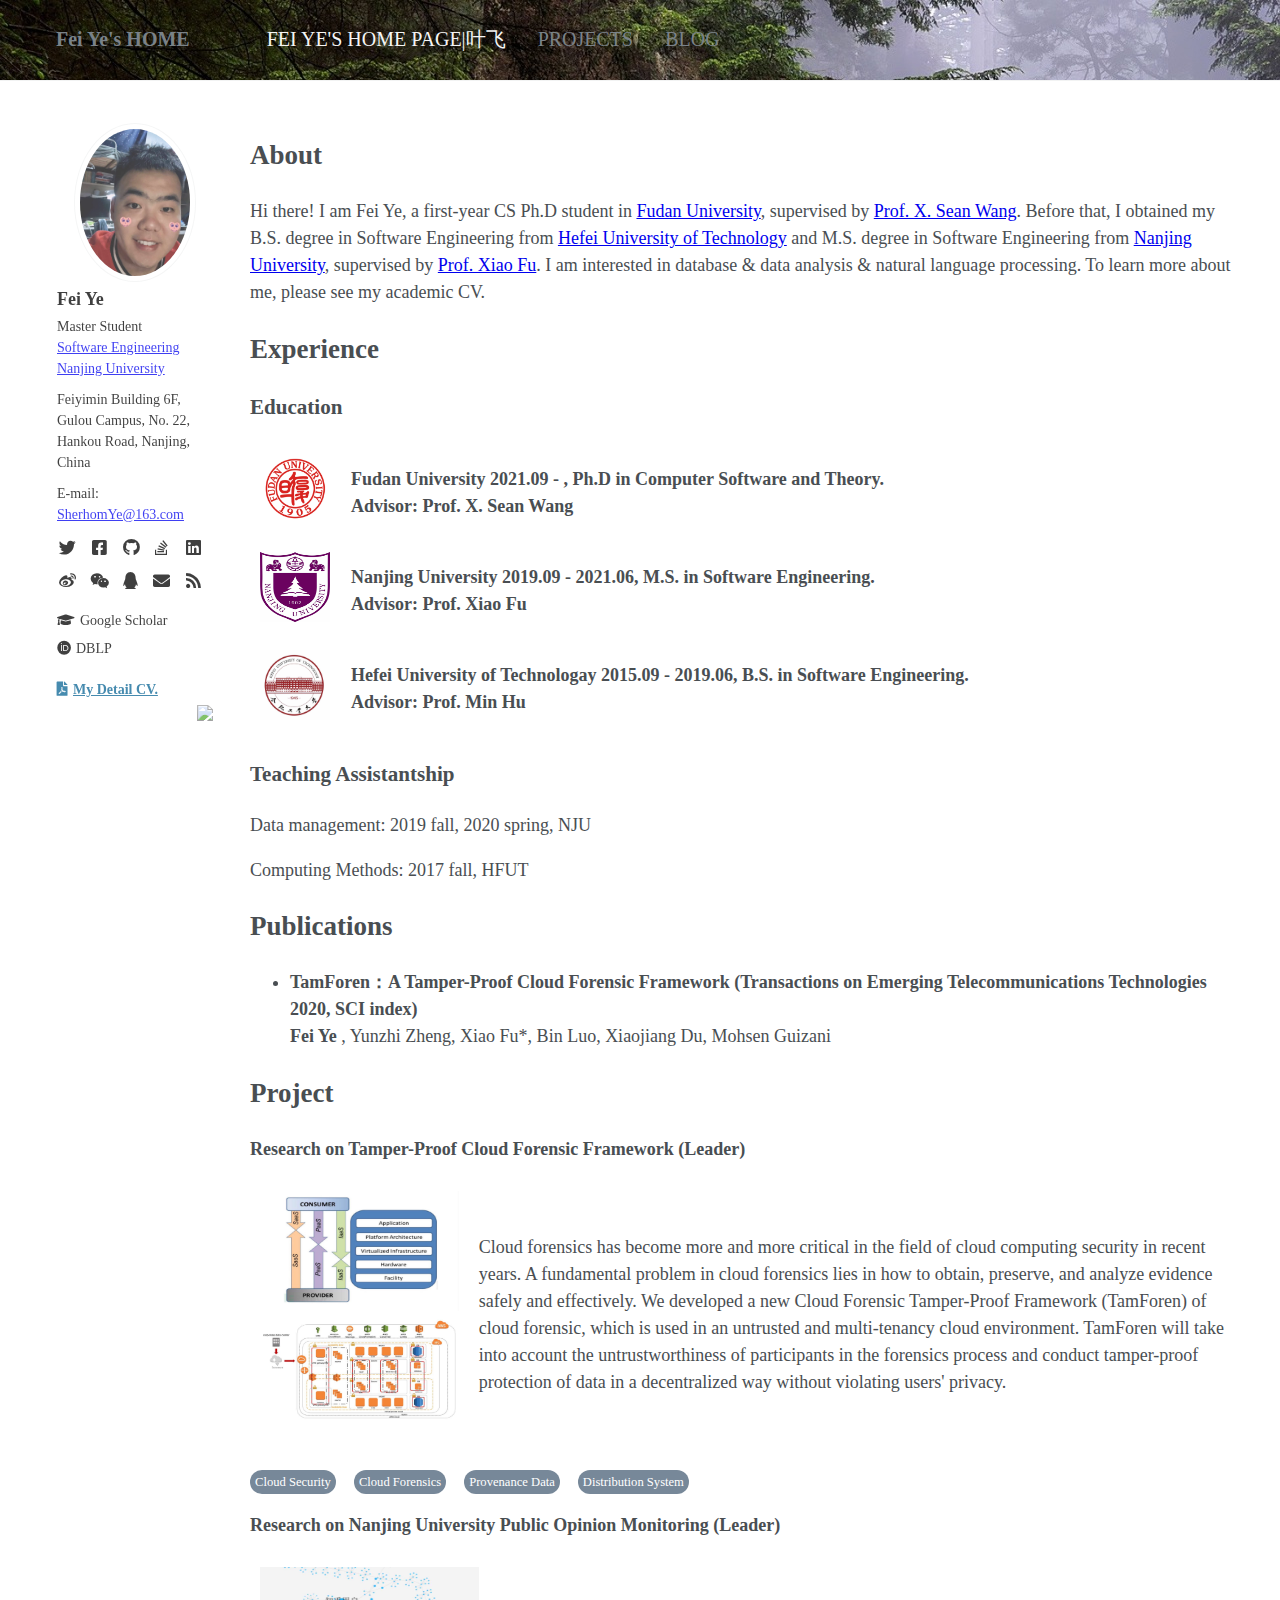
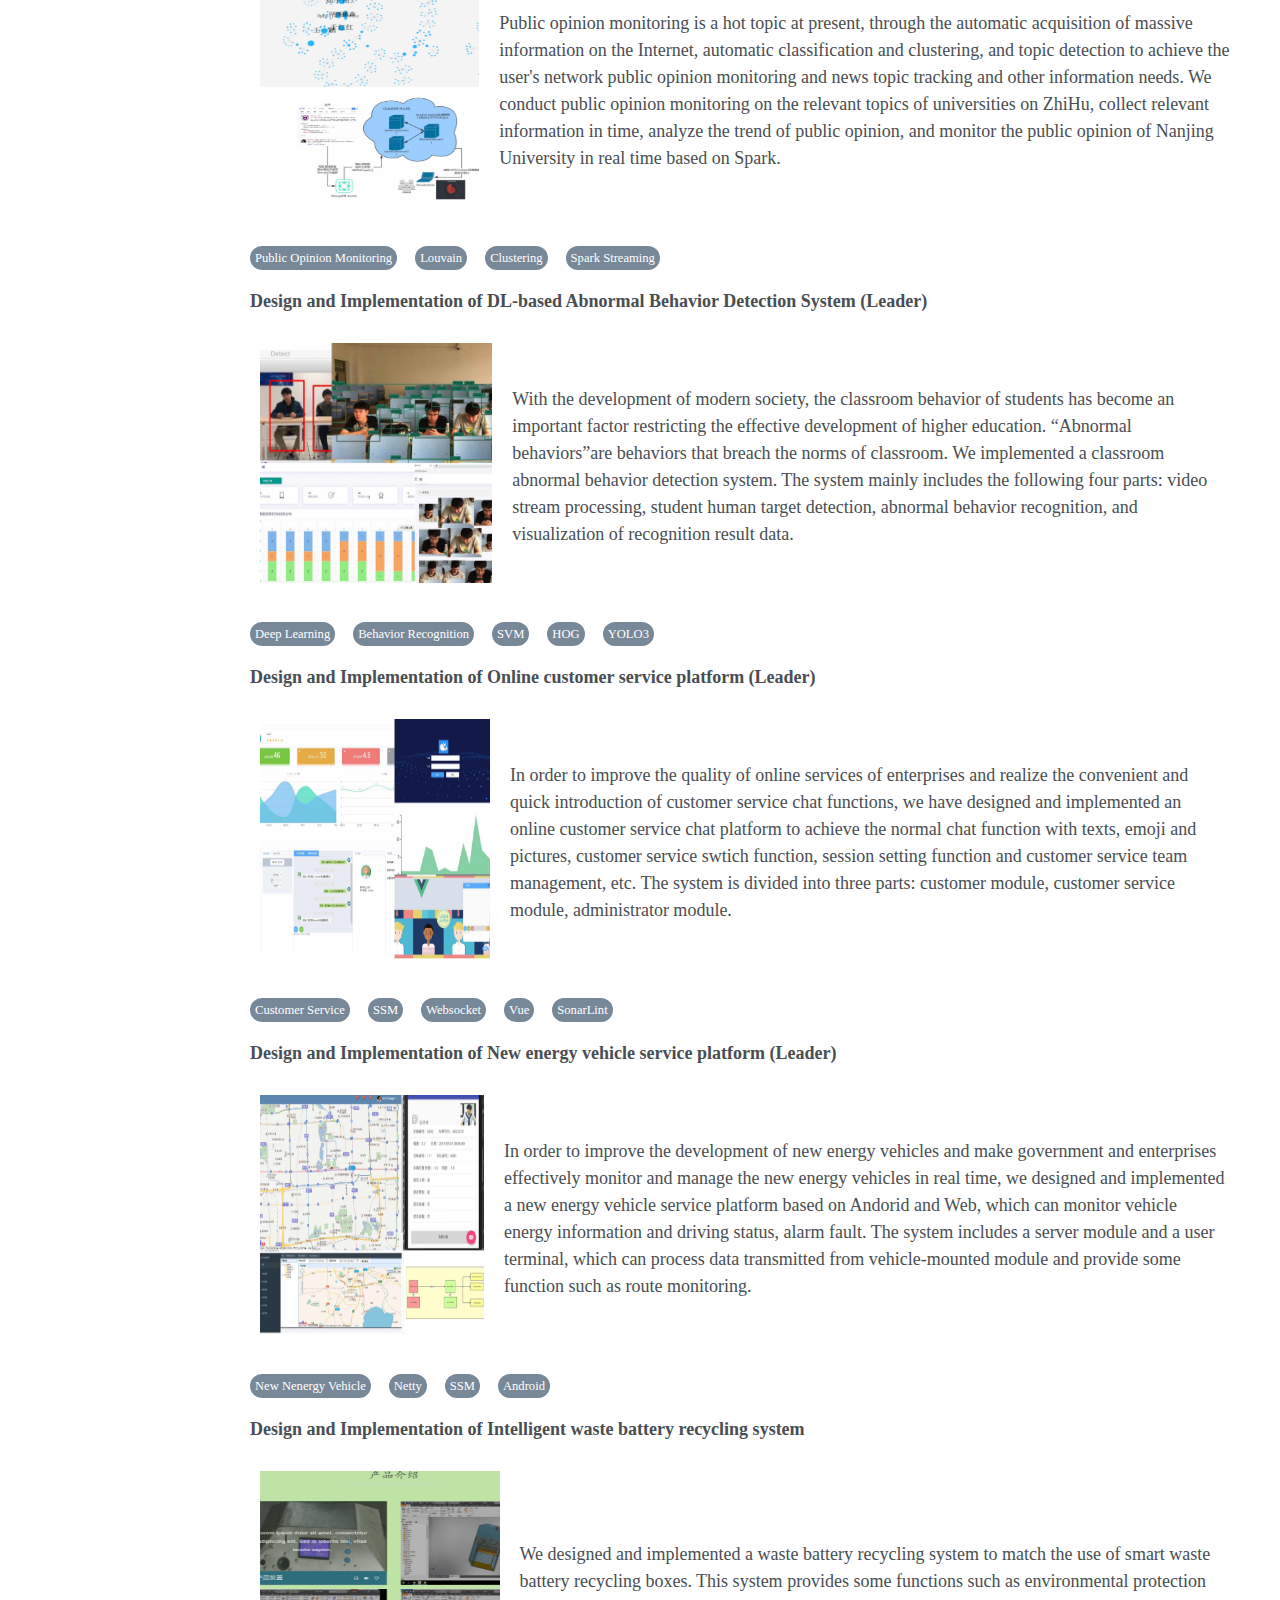
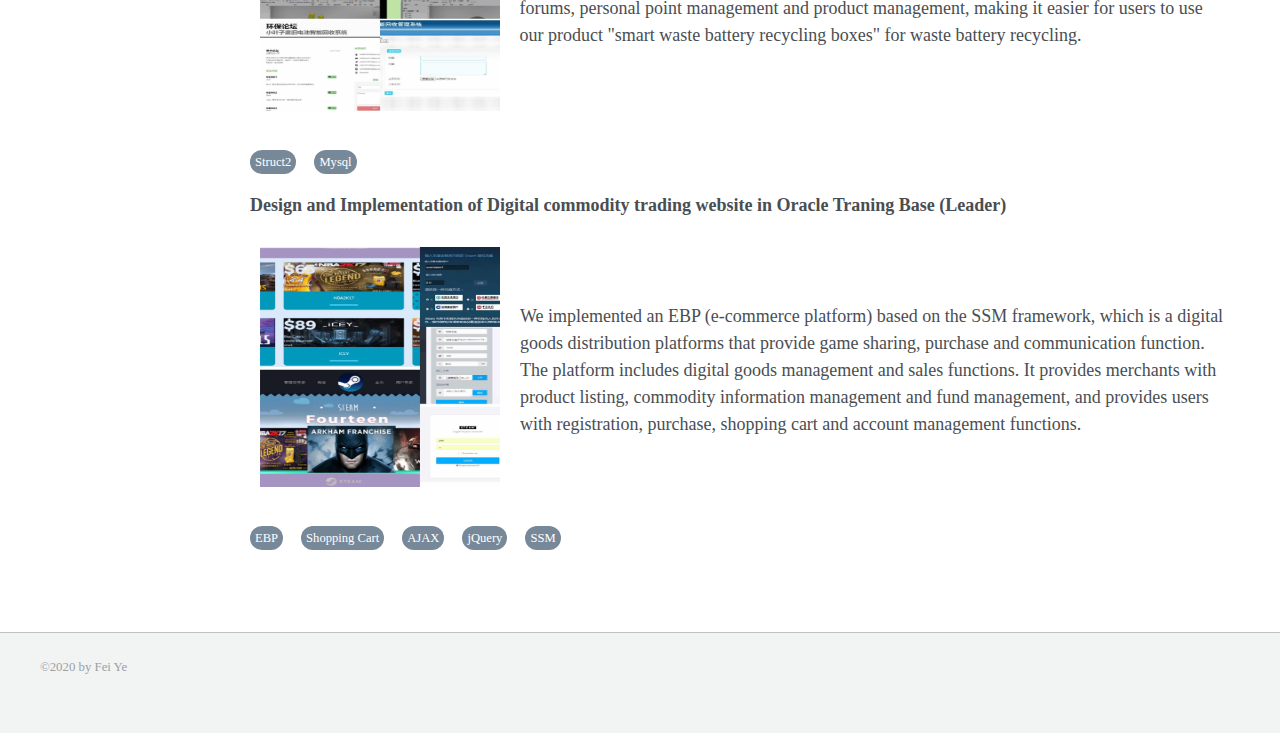
==== commit 55eb03b4: "Site updated: 2021-06-30 01:22:18" ====
--- a/index.html
+++ b/index.html
@@ -25,7 +25,7 @@
 
 <body>
     <header id="page_header"
-        style="background: url(/img/logo.png) #6A005F no-repeat; background-position: right center; ">
+        style="background: url(/img/bg_head.jpg)">
         <div class="header_wrap">
             <div id="blog_name"><a class="blog_title" id="site-name" href="/">Fei Ye's HOME</a></div><button
                 class="menus_icon">
@@ -41,7 +41,7 @@
     <main id="page_main">
         <div class="side-card sticky">
             <div class="card-wrap" itemscope itemtype="http://schema.org/Person">
-                <div class="author-avatar"><img class="avatar-img" src="/img/selfpic3.jpg"
+                <div class="author-avatar"><img class="avatar-img" src="/img/selfpic.jpeg"
                         onerror="this.onerror=null;this.src='/img/profile.png'" alt="Fei Ye"></div>
                 <div class="author-discrip">
                     <h3>Fei Ye</h3>
@@ -162,19 +162,19 @@
 
                 </tr>
             </table>
-            <h3>Teaching Assistant</h3>
-            <p>
-                <b>Data management: 2019 fall, 2020 spring, NJU</b>
-            </p>
-            <p>
-                <b>Computing Methods: 2017 fall, HFUT</b>
+            <h3>Teaching Assistantship</h3>
+            <p>
+                Data management: 2019 fall, 2020 spring, NJU
+            </p>
+            <p>
+                Computing Methods: 2017 fall, HFUT
             </p>
 
 
             <h2 id="hexo-theme-academia"><a href="#hexo-theme-academia" class="headerlink"
                     title="hexo-theme-academia"></a>Publications</h2>
             <ul>
-                <li><strong>TamForen：A Tamper-Proof Cloud Forensic Framework (accepted by Transactions on Emerging Telecommunications Technologies, SCI index)</strong></li>
+                <li><strong>TamForen：A Tamper-Proof Cloud Forensic Framework (Transactions on Emerging Telecommunications Technologies 2020, SCI index)</strong></li>
                 <b>Fei Ye </b>, Yunzhi Zheng, Xiao Fu*, Bin Luo, Xiaojiang Du, Mohsen Guizani
             </ul>
 
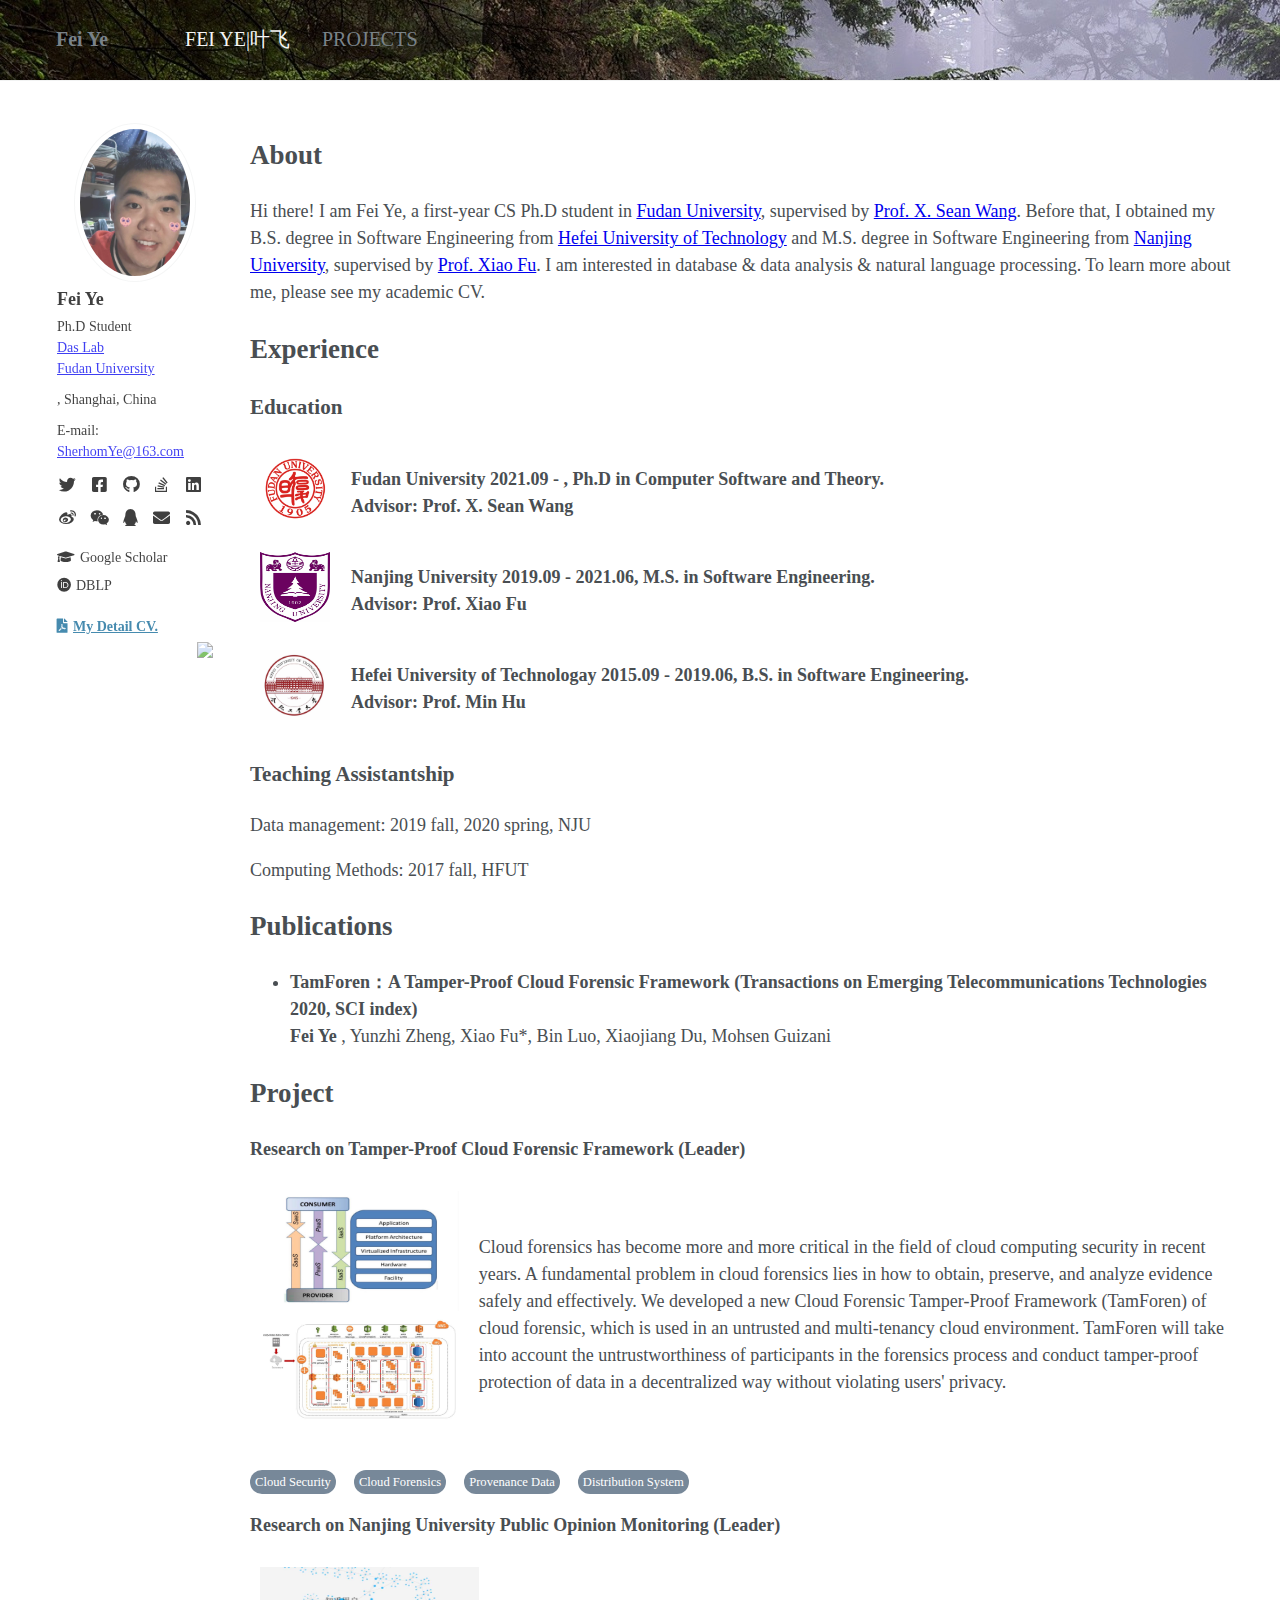
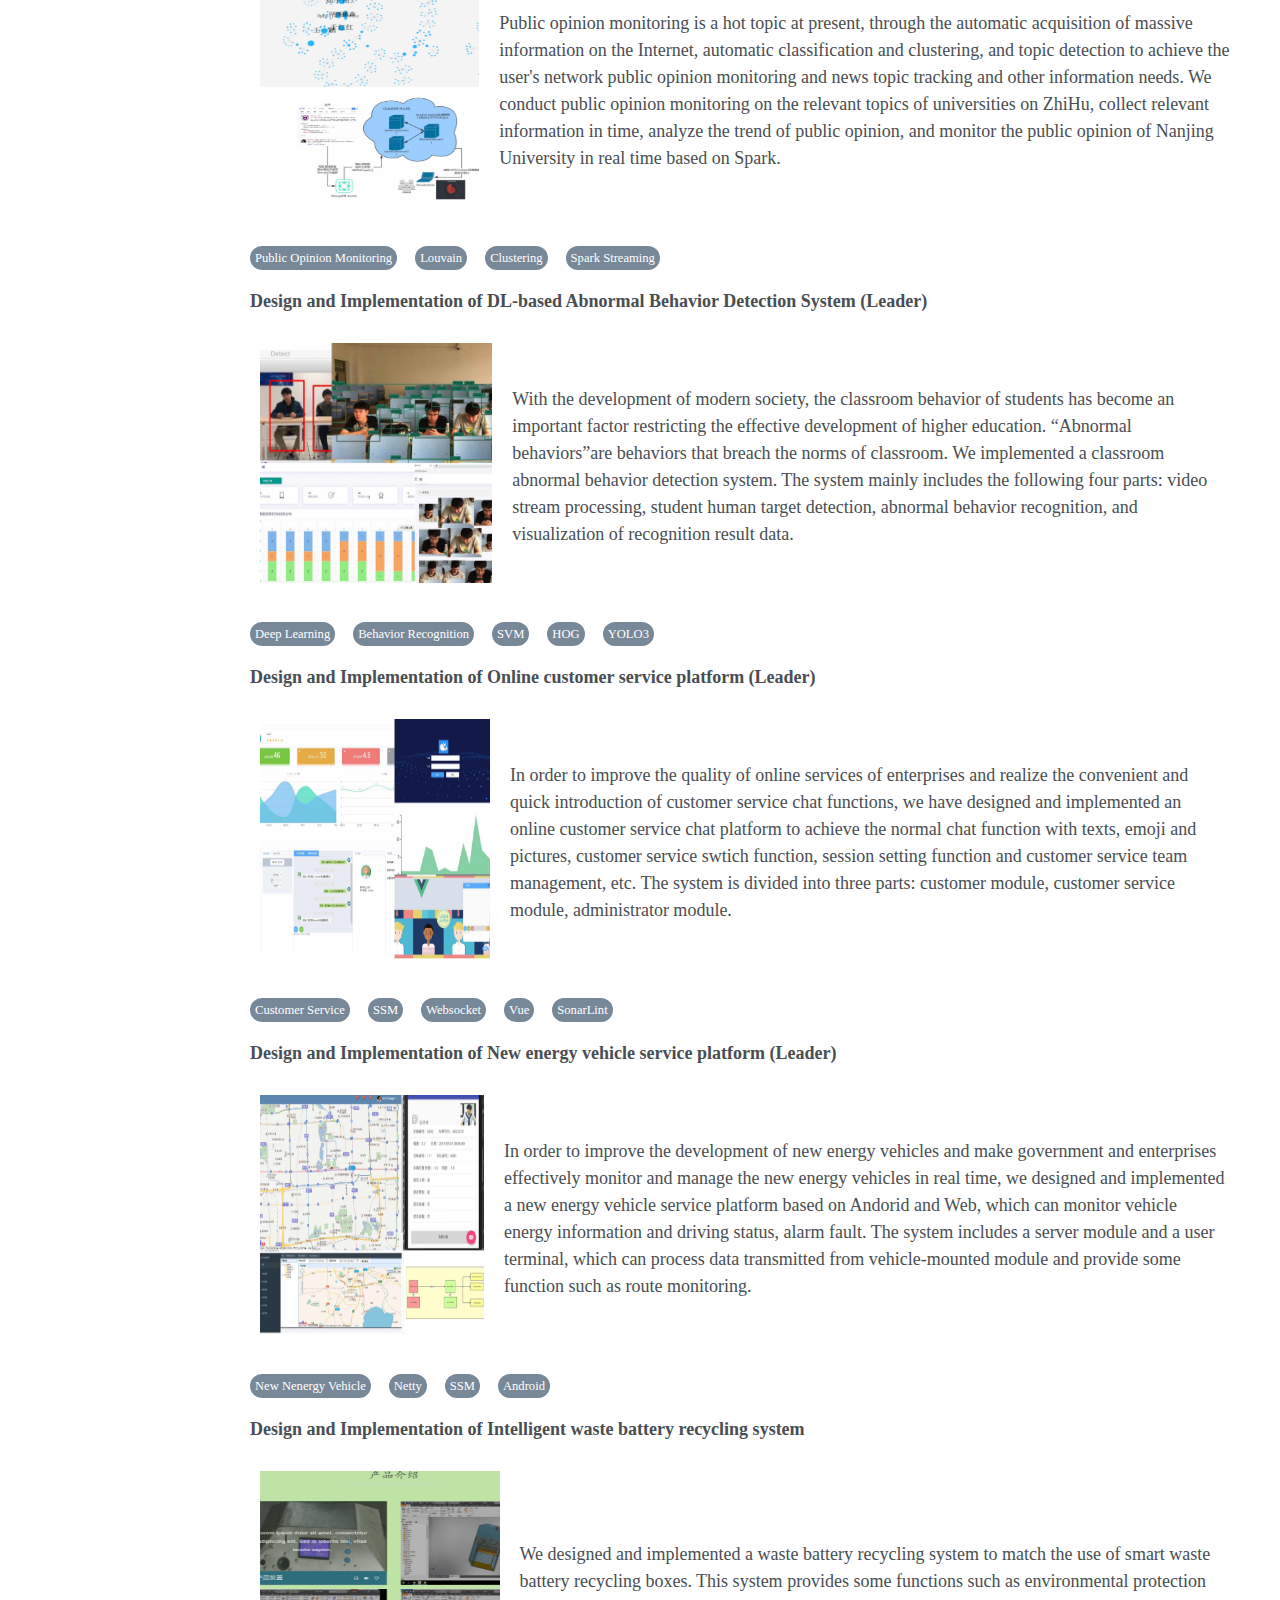
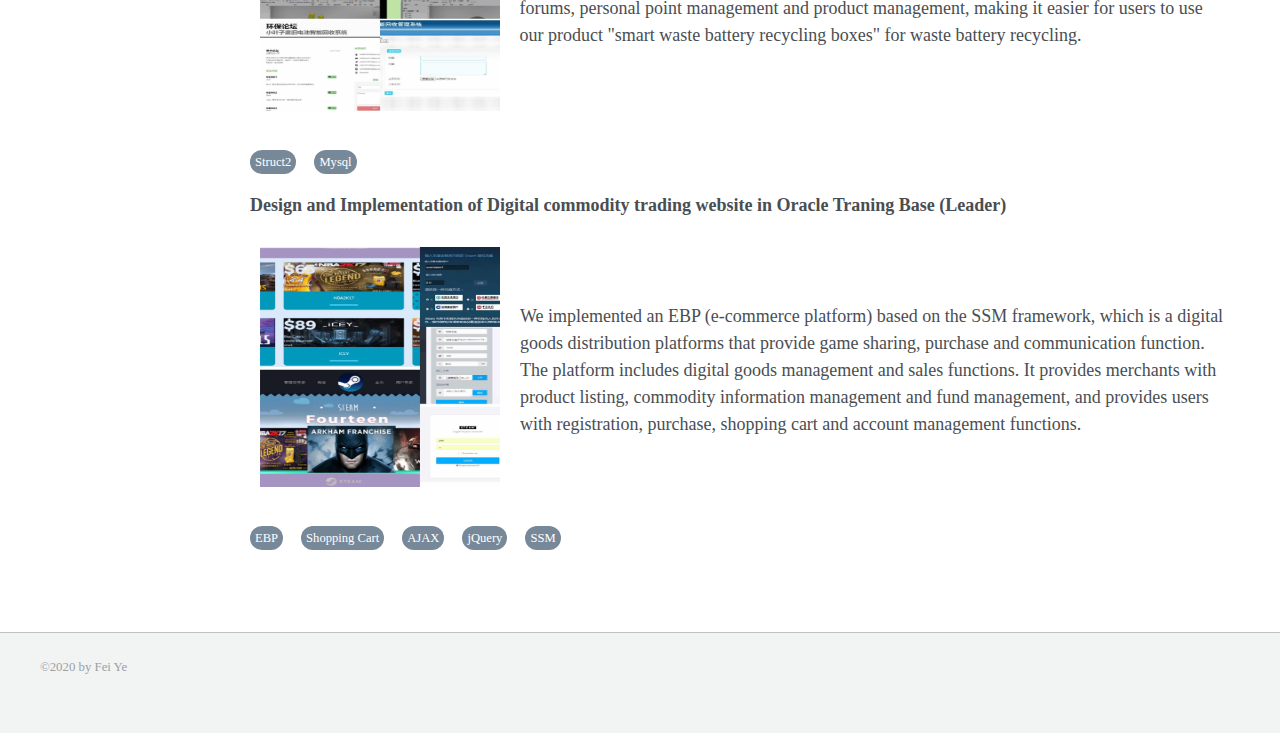
==== commit 38e5d76c: "Site updated: 2021-06-30 01:41:22" ====
--- a/index.html
+++ b/index.html
@@ -25,16 +25,15 @@
 
 <body>
     <header id="page_header"
-        style="background: url(/img/bg_head.jpg)">
+        style="background: url(/img/bg_head.jpg) ">
         <div class="header_wrap">
-            <div id="blog_name"><a class="blog_title" id="site-name" href="/">Fei Ye's HOME</a></div><button
+            <div id="blog_name"><a class="blog_title" id="site-name" href="/">Fei Ye</a></div><button
                 class="menus_icon">
                 <div class="navicon"></div>
             </button>
             <ul class="menus_items">
-                <li class="menus_item"><a class="site-page" style="color: whitesmoke; font-family: 'Times New Roman', Times, serif;" href="/"> FEI YE'S HOME PAGE|叶飞</a></li>
+                <li class="menus_item"><a class="site-page" style="color: whitesmoke; font-family: 'Times New Roman', Times, serif;" href="/"> FEI YE|叶飞</a></li>
                 <li class="menus_item"><a class="site-page" href="/"> PROJECTS</a></li>
-                <li class="menus_item"><a class="site-page" href="/"> BLOG</a></li>
             </ul>
         </div>
     </header>
@@ -49,9 +48,9 @@
                         <tr>
                         </tr>
                     </table>
-                    <p class="author-bio">Master Student </br> <a href="https://software.nju.edu.cn/">Software
-                            Engineering</a> </br><a href="https://www.nju.edu.cn/">Nanjing University</a> </p>
-                    <p class="author-bio">Feiyimin Building 6F, Gulou Campus, No. 22, Hankou Road, Nanjing, China</p>
+                    <p class="author-bio">Ph.D Student </br> <a href="https://daslab.fudan.edu.cn/">Das Lab</a> </br>
+                        <a href="https://www.fdu.edu.cn/">Fudan University</a> </p>
+                    <p class="author-bio">, Shanghai, China</p>
                     <p class="author-bio"> E-mail: <a href="mailto:sherhomye@163.com">SherhomYe@163.com</a></p>
                 </div>
                 <div class="author-links"><button class="btn m-social-links">Links</button>
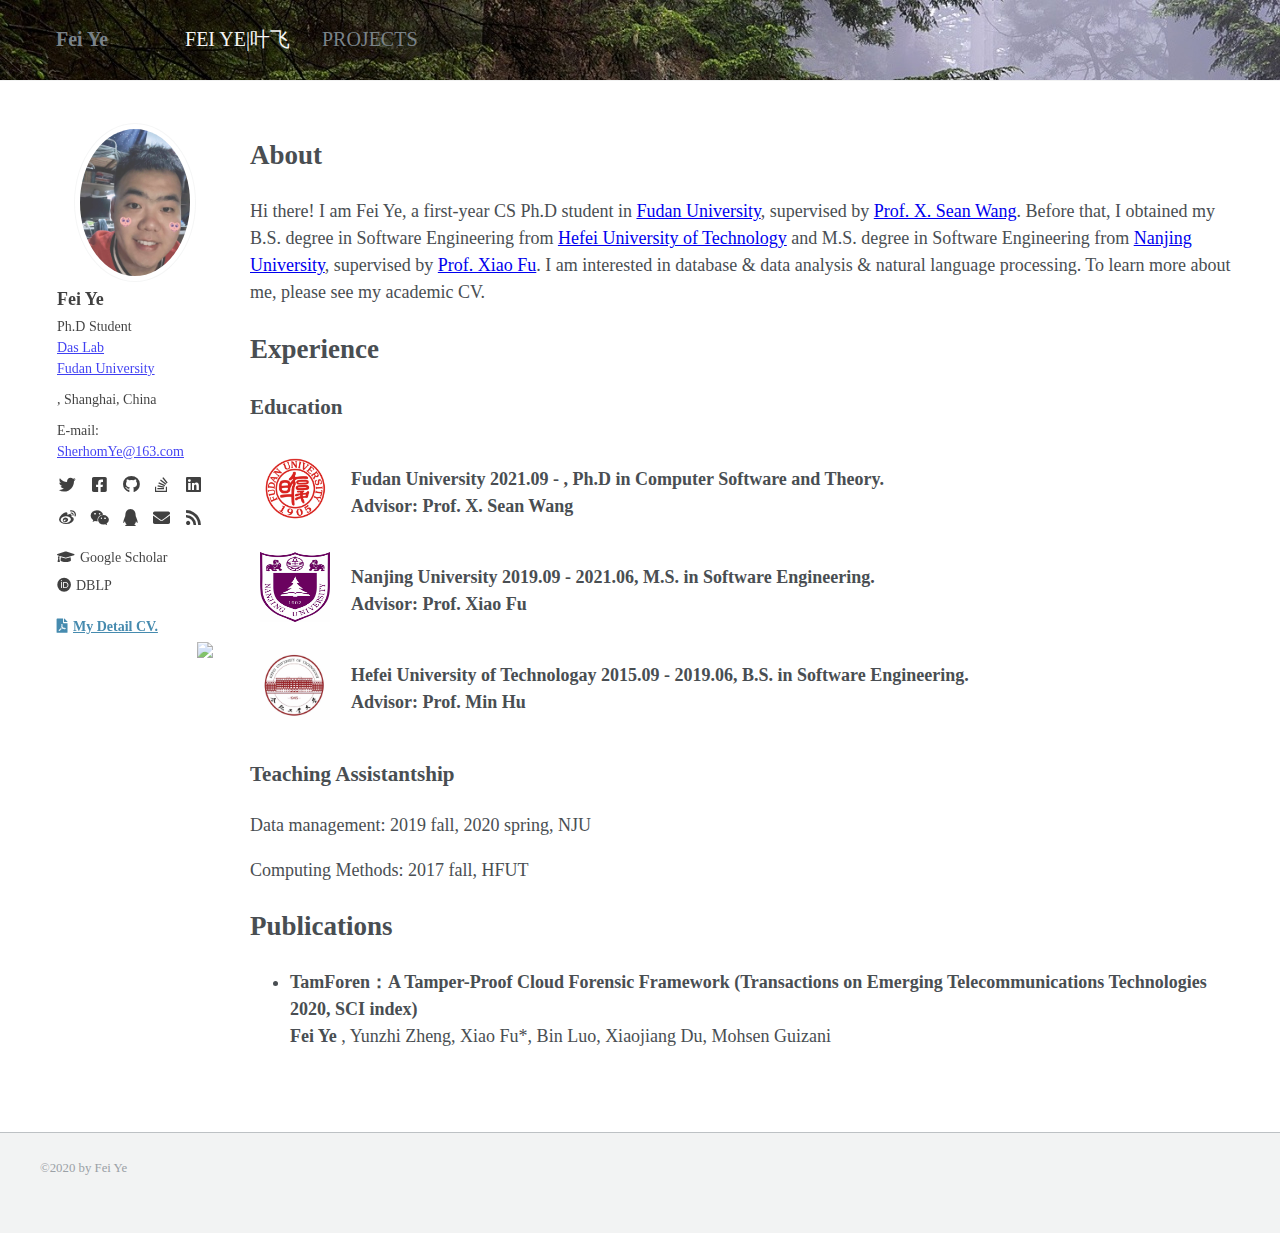
==== commit 098e0677: "Site updated: 2021-06-30 13:19:39" ====
--- a/index.html
+++ b/index.html
@@ -33,7 +33,7 @@
             </button>
             <ul class="menus_items">
                 <li class="menus_item"><a class="site-page" style="color: whitesmoke; font-family: 'Times New Roman', Times, serif;" href="/"> FEI YE|叶飞</a></li>
-                <li class="menus_item"><a class="site-page" href="/"> PROJECTS</a></li>
+                <li class="menus_item"><a class="site-page" href="Projects.html"> PROJECTS</a></li>
             </ul>
         </div>
     </header>
@@ -178,184 +178,7 @@
             </ul>
 
 
-            <h2 id="Introduction"><a href="#Introduction" class="headerlink" title="Introduction"></a>Project</h2>
-            <p><strong>Research on Tamper-Proof Cloud Forensic Framework (Leader)</strong></p>
-            <table name="project1" border="0" cellspacing="0" cellpadding="10">
-                <tr>
-                    <td align="center" valign="middle">
-                        <img src="/img/project1.jpg" width="1300" height="240" alt="TamForen">
-                    </td>
-                    <td>
-                        Cloud forensics has become more and more critical in the field of cloud computing security in
-                        recent years.
-                        A fundamental problem in cloud forensics lies in how to obtain, preserve, and analyze evidence
-                        safely and effectively.
-                        We developed a new Cloud Forensic Tamper-Proof Framework (TamForen) of cloud forensic, which is
-                        used in an untrusted and multi-tenancy cloud environment.
-                        TamForen will take into account the untrustworthiness of participants in the forensics process
-                        and conduct tamper-proof protection of data in a decentralized way without violating users'
-                        privacy.
-                    </td>
-                </tr>
-            </table>
-            <p> <span class="style-span">Cloud Security</span> &nbsp;&nbsp; <span class="style-span">Cloud
-                    Forensics</span> &nbsp;&nbsp; <span class="style-span">Provenance
-                    Data</span> &nbsp;&nbsp; <span class="style-span">Distribution System</span>
-            </p>
-
-            <p><strong>Research on Nanjing University Public Opinion Monitoring (Leader)</strong></p>
-            <table name="project2" border="0" cellspacing="0" cellpadding="10">
-                <tr>
-                    <td align="center" valign="middle">
-                        <img src="/img/project2.jpg" width="1300" height="240" alt="Zhi hu">
-                    </td>
-                    <td>
-                        Public opinion monitoring is a hot topic at present,
-                        through the automatic acquisition of massive information on the Internet,
-                        automatic classification and clustering,
-                        and topic detection to achieve the user's network public opinion monitoring and news topic
-                        tracking and other information needs.
-                        We conduct public opinion monitoring on the relevant topics of universities on ZhiHu,
-                        collect relevant information in time, analyze the trend of public opinion,
-                        and monitor the public opinion of Nanjing University in real time based on Spark.
-                    </td>
-                </tr>
-            </table>
-            <p>
-                <span class="style-span">Public Opinion Monitoring</span> &nbsp;&nbsp;
-                <span class="style-span">Louvain</span> &nbsp;&nbsp;
-                <span class="style-span">Clustering</span> &nbsp;&nbsp;
-                <span class="style-span">Spark Streaming</span>
-            </p>
-            <p><strong>Design and Implementation of DL-based Abnormal Behavior Detection System (Leader)</strong></p>
-            <table name="project3" border="0" cellspacing="0" cellpadding="10">
-                <tr>
-                    <td align="center" valign="middle">
-                        <img src="/img/project3.jpg" width="1300" height="240" alt="Abnormal behavior">
-                    </td>
-                    <td>
-                        With the development of modern society, the classroom behavior of
-                        students has become an important factor restricting the effective development of higher
-                        education.
-                        “Abnormal behaviors”are behaviors that breach the norms of classroom. We implemented a classroom
-                        abnormal behavior detection system.
-                        The system mainly includes the following four parts: video stream processing, student human
-                        target detection, abnormal behavior recognition, and visualization of recognition result data.
-                    </td>
-                </tr>
-            </table>
-            <p>
-                <span class="style-span">Deep Learning</span> &nbsp;&nbsp;
-                <span class="style-span">Behavior Recognition</span> &nbsp;&nbsp;
-                <span class="style-span">SVM</span> &nbsp;&nbsp;
-                <span class="style-span">HOG</span> &nbsp;&nbsp;
-                <span class="style-span">YOLO3</span>
-            </p>
-            <p><strong>Design and Implementation of Online customer service platform (Leader)</strong></p>
-            <table name="project4" border="0" cellspacing="0" cellpadding="10">
-                <tr>
-                    <td align="center" valign="middle">
-                        <img src="/img/project4.jpg" width="1300" height="240" alt="Customer service">
-                    </td>
-                    <td>
-                        In order to improve the quality of online services of enterprises and realize the convenient and
-                        quick introduction of customer service chat functions,
-                        we have designed and implemented an online customer service chat platform to achieve the normal
-                        chat function with texts,
-                        emoji and pictures,
-                        customer service swtich function, session setting function and
-                        customer service team management, etc.
-                        The system is divided into three parts: customer module, customer service module, administrator
-                        module.
-                    </td>
-                </tr>
-            </table>
-            <p>
-                <span class="style-span">Customer Service</span> &nbsp;&nbsp;
-                <span class="style-span">SSM</span> &nbsp;&nbsp;
-                <span class="style-span">Websocket</span> &nbsp;&nbsp;
-                <span class="style-span">Vue</span> &nbsp;&nbsp;
-                <span class="style-span">SonarLint</span>
-            </p>
-            <p><strong>Design and Implementation of New energy vehicle service platform (Leader)</strong></p>
-            <table name="project5" border="0" cellspacing="0" cellpadding="10">
-                <tr>
-                    <td align="center" valign="middle">
-                        <img src="/img/project5.jpg" width="1300" height="240" alt="New energy vehicle">
-                    </td>
-                    <td>
-                        In order to improve the development of new energy vehicles and
-                        make government and enterprises effectively monitor and manage the new energy vehicles in real
-                        time,
-                        we designed and implemented a new energy vehicle service platform based on Andorid and Web,
-                        which can monitor vehicle energy information and driving status, alarm fault.
-                        The system includes a server module and a user terminal, which can process data transmitted from
-                        vehicle-mounted module
-                        and provide some function such as route monitoring.
-                    </td>
-                </tr>
-            </table>
-            <p>
-                <span class="style-span">New Nenergy Vehicle</span> &nbsp;&nbsp;
-                <span class="style-span">Netty</span> &nbsp;&nbsp;
-                <span class="style-span">SSM</span> &nbsp;&nbsp;
-                <span class="style-span">Android</span>
-            </p>
-            <p><strong>Design and Implementation of Intelligent waste battery recycling system</strong></p>
-            <table name="project6" border="0" cellspacing="0" cellpadding="10">
-                <tr>
-                    <td align="center" valign="middle">
-                        <img src="/img/project6.jpg" width="1000" height="240" alt="waste battery">
-                    </td>
-                    <td>
-                        We designed and implemented a waste battery recycling system to
-                        match the use of smart waste battery recycling boxes.
-                        This system provides some functions such as environmental protection forums,
-                        personal point management and product management,
-                        making it easier for users to use our product "smart waste battery recycling boxes" for waste
-                        battery recycling.
-                    </td>
-                </tr>
-            </table>
-            <p>
-                <span class="style-span">Struct2</span> &nbsp;&nbsp;
-                <span class="style-span">Mysql</span>
-            </p>
-            <p><strong>Design and Implementation of Digital commodity trading website in Oracle Traning Base
-                    (Leader)</strong></p>
-            <table name="project7" border="0" cellspacing="0" cellpadding="10">
-                <tr>
-                    <td align="center" valign="middle">
-                        <img src="/img/project7.jpg" width="1300" height="240" alt="EBP">
-                    </td>
-                    <td>
-                        We implemented an EBP (e-commerce platform) based on the SSM framework, which is a digital goods
-                        distribution platforms that provide game sharing,
-                        purchase and communication function.
-                        The platform includes digital goods management and sales functions.
-                        It provides merchants with product listing, commodity information management and fund
-                        management,
-                        and provides users with registration, purchase, shopping cart and account management functions.
-                    </td>
-                </tr>
-            </table>
-            <p>
-                <span class="style-span">EBP</span> &nbsp;&nbsp;
-                <span class="style-span">Shopping Cart</span> &nbsp;&nbsp;
-                <span class="style-span">AJAX</span> &nbsp;&nbsp;
-                <span class="style-span">jQuery</span> &nbsp;&nbsp;
-                <span class="style-span">SSM</span>
-            </p>
-
-
-
-
-
-
-
-
-
-
+        
 
         </div>
     </main>
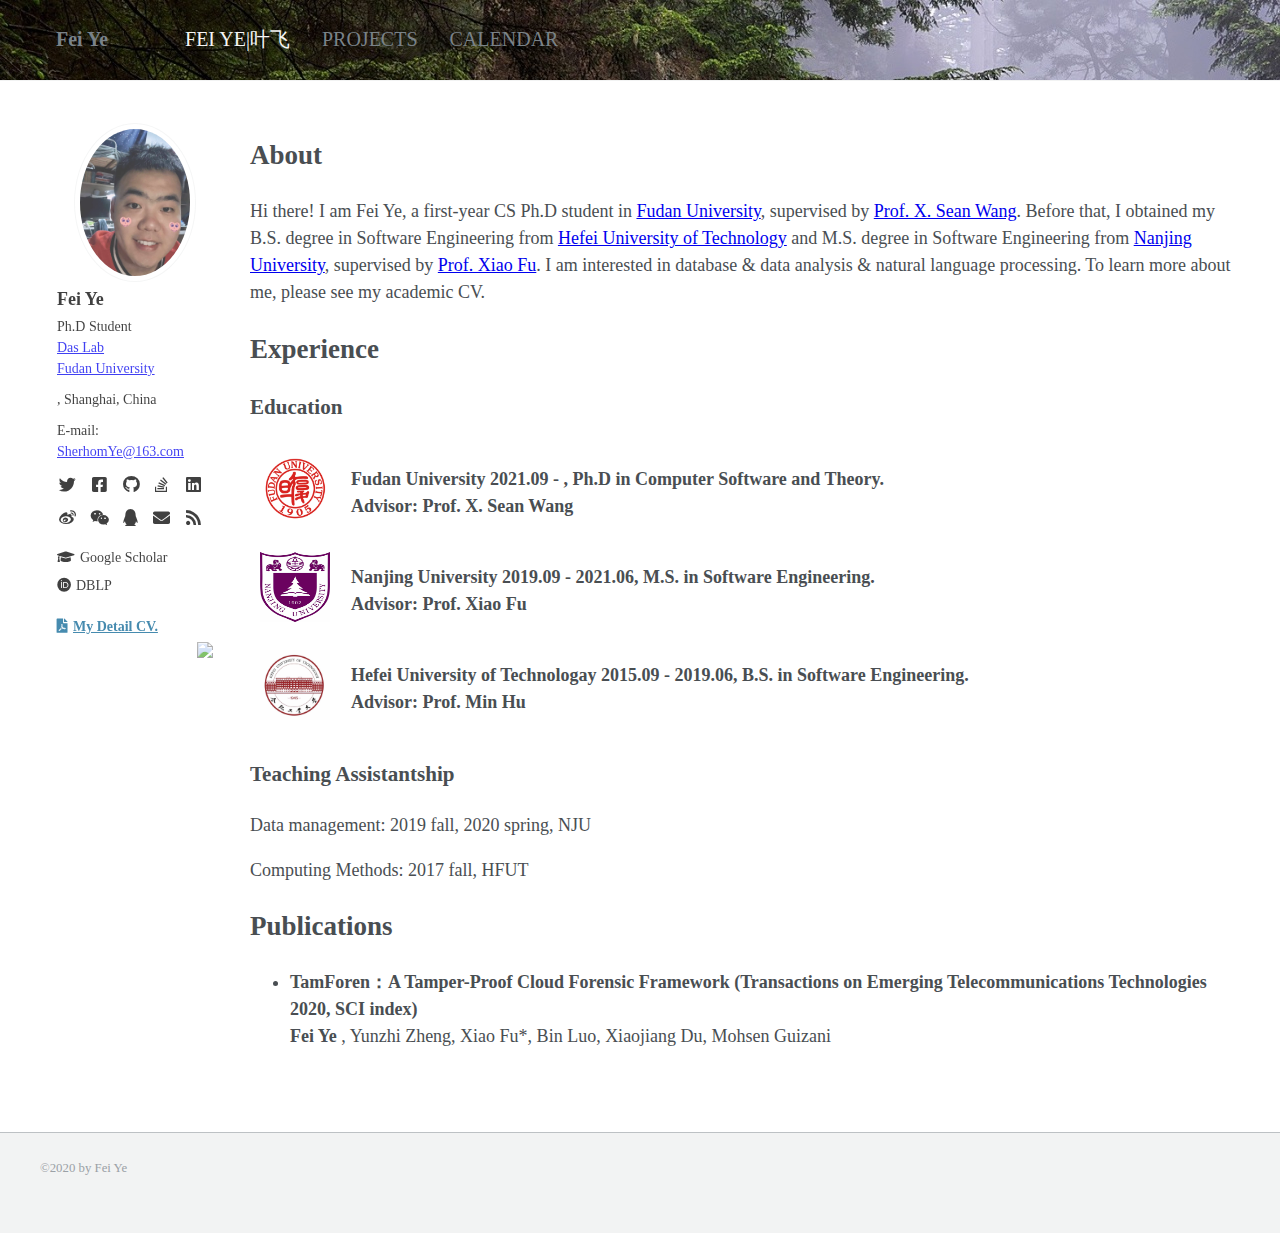
==== commit 0071a78a: "Site updated: 2021-10-17 14:41:10" ====
--- a/index.html
+++ b/index.html
@@ -34,6 +34,7 @@
             <ul class="menus_items">
                 <li class="menus_item"><a class="site-page" style="color: whitesmoke; font-family: 'Times New Roman', Times, serif;" href="/"> FEI YE|叶飞</a></li>
                 <li class="menus_item"><a class="site-page" href="Projects.html"> PROJECTS</a></li>
+                <li class="menus_item"><a class="site-page" href="calendar/ai-deadlines/index.html"> CALENDAR</a></li>
             </ul>
         </div>
     </header>
@@ -189,7 +190,7 @@
             <ul class="nav_items">
                 <li class="nav_item"><a class="nav-page" href="/"> FEI YE'S HOME PAGE</a></li>
                 <li class="nav_item"><a class="nav-page" href="/"> PROJECTS</a></li>
-                <li class="nav_item"><a class="nav-page" href="/"> BLOG</a></li>
+                <li class="nav_item"><a class="nav-page" href="/"> CALENDAR</a></li>
             </ul>
         </div>
         <div class="cd-top"><i class="fa fa-arrow-up" aria-hidden="true"></i></div>
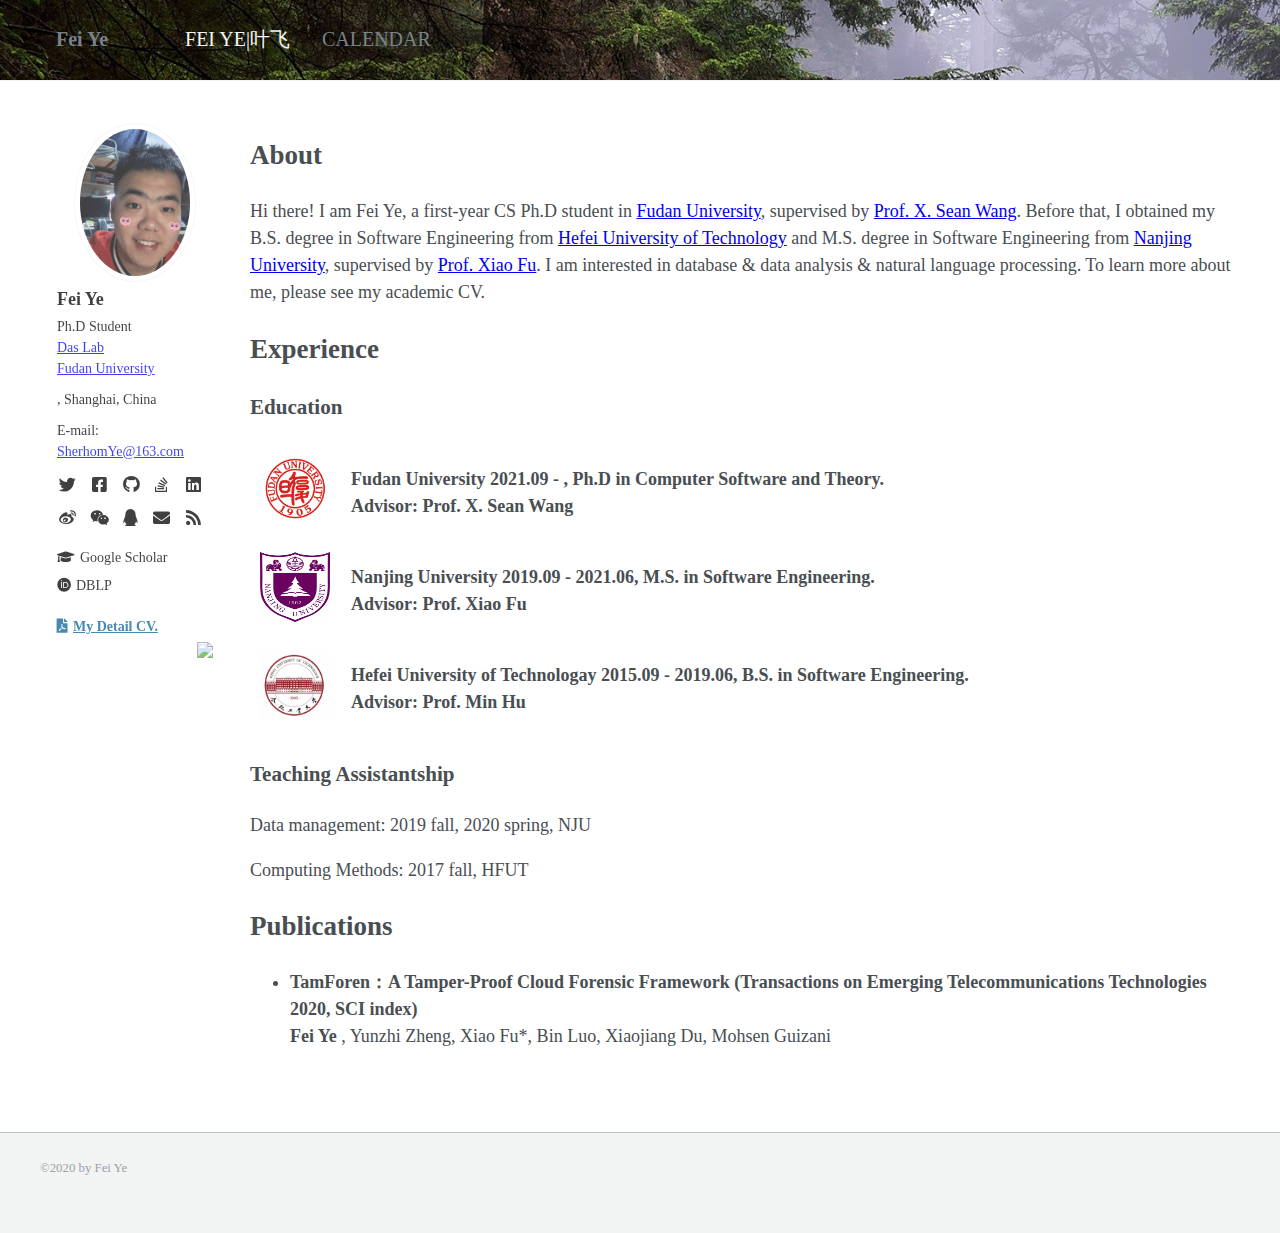
==== commit db84d9c2: "Update index.html" ====
--- a/index.html
+++ b/index.html
@@ -33,8 +33,7 @@
             </button>
             <ul class="menus_items">
                 <li class="menus_item"><a class="site-page" style="color: whitesmoke; font-family: 'Times New Roman', Times, serif;" href="/"> FEI YE|叶飞</a></li>
-                <li class="menus_item"><a class="site-page" href="Projects.html"> PROJECTS</a></li>
-                <li class="menus_item"><a class="site-page" href="calendar/ai-deadlines/index.html"> CALENDAR</a></li>
+                <li class="menus_item"><a class="site-page" href="https://ccfddl.github.io/"> CALENDAR</a></li>
             </ul>
         </div>
     </header>
@@ -190,7 +189,7 @@
             <ul class="nav_items">
                 <li class="nav_item"><a class="nav-page" href="/"> FEI YE'S HOME PAGE</a></li>
                 <li class="nav_item"><a class="nav-page" href="/"> PROJECTS</a></li>
-                <li class="nav_item"><a class="nav-page" href="/"> CALENDAR</a></li>
+                <li class="nav_item"><a class="nav-page" href="https://ccfddl.github.io/"> CALENDAR</a></li>
             </ul>
         </div>
         <div class="cd-top"><i class="fa fa-arrow-up" aria-hidden="true"></i></div>
@@ -207,4 +206,4 @@
     <script src="/js/main.js"></script>
 </body>
 
-</html>+</html>
